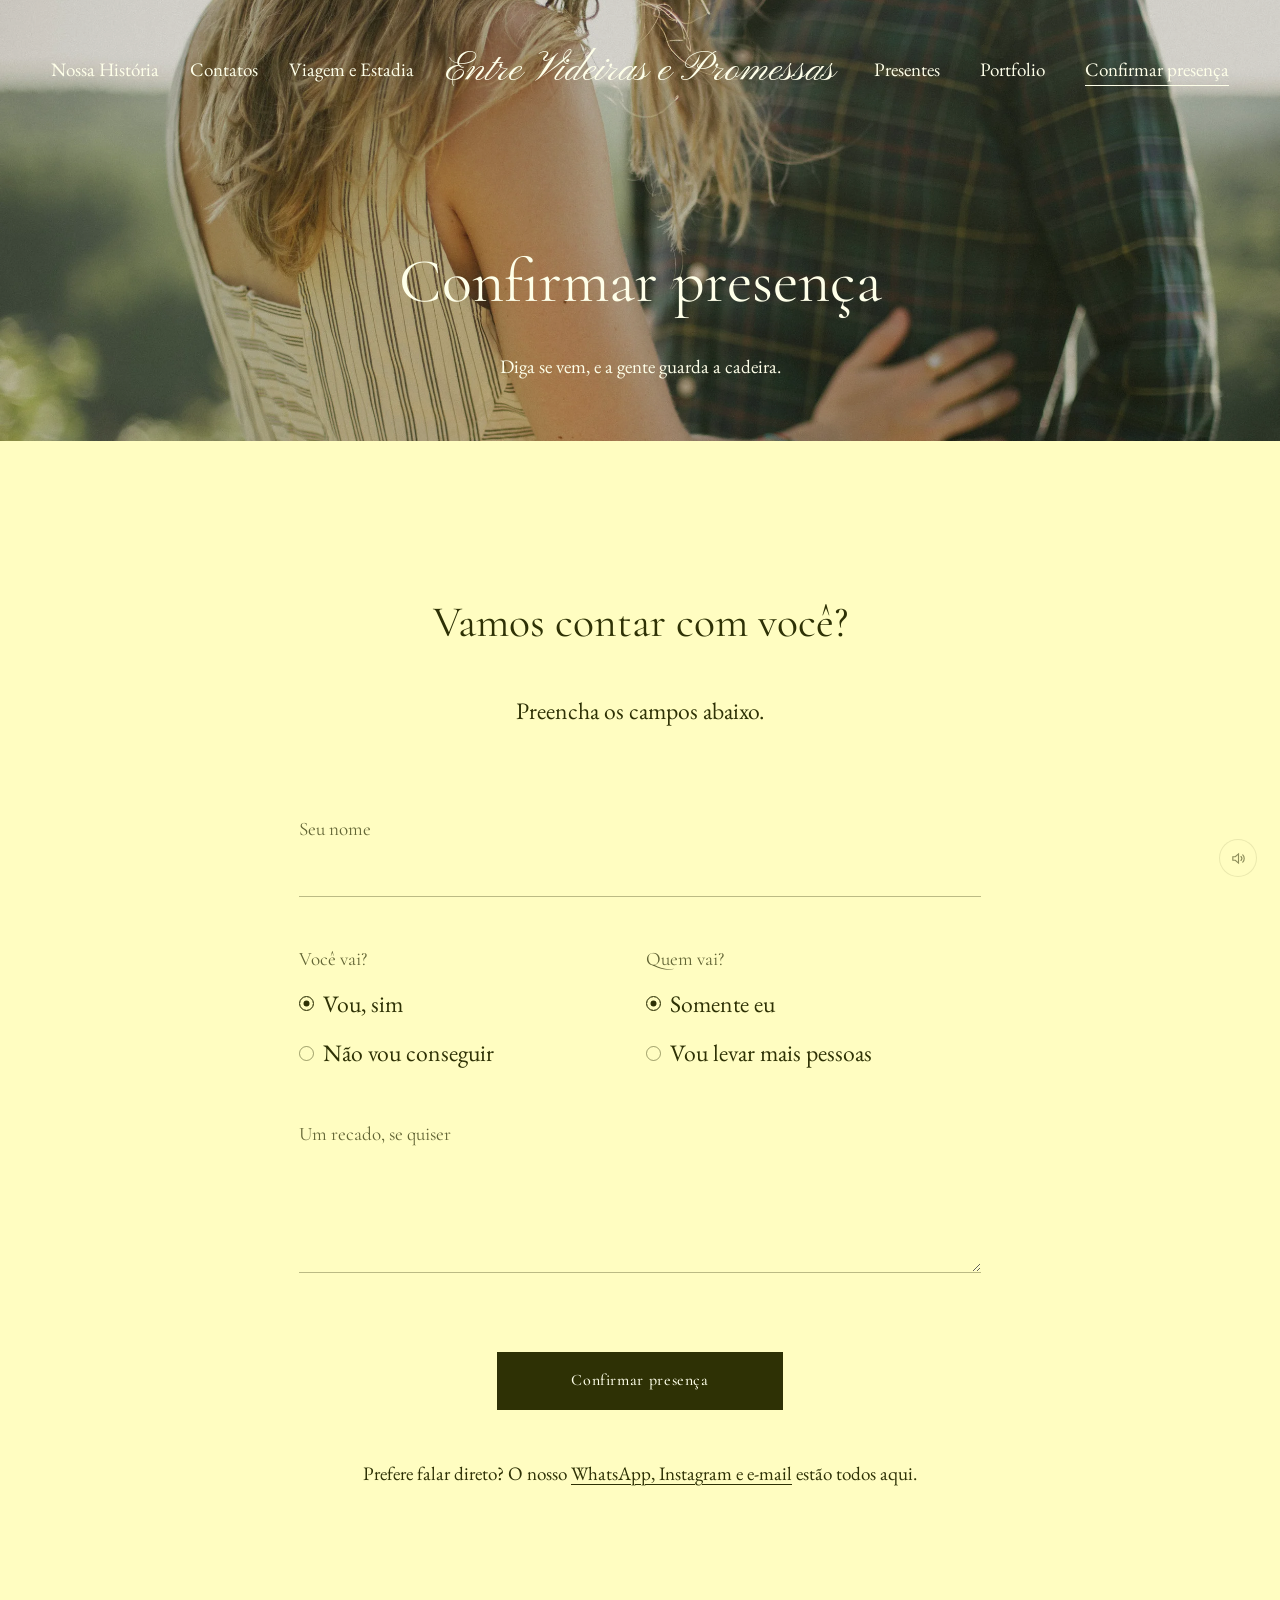
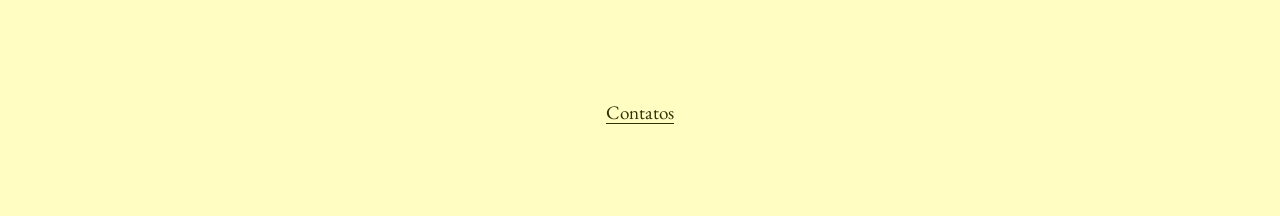
==== confirmar-presenca.html @ 4668a9cb "Add files via upload" ====
<!DOCTYPE html>
<html lang="pt-BR">
<head>
<meta charset="utf-8">
<meta name="viewport" content="width=device-width, initial-scale=1">
<title>Confirmar presença — Entre Videiras e Promessas</title>

<link rel="preconnect" href="https://fonts.googleapis.com">
<link rel="preconnect" href="https://fonts.gstatic.com" crossorigin>
<link rel="stylesheet" href="https://fonts.googleapis.com/css2?family=Pinyon+Script&family=Cormorant+Garamond:ital,wght@0,400;0,500;0,700;1,400&family=EB+Garamond:ital,wght@0,400;0,700;1,400&display=swap">
<link rel="stylesheet" href="estilo.css">
<link rel="stylesheet" href="editor.css">
</head>
<body>

<header class="cabecalho">
  <nav class="cabecalho__nav cabecalho__nav--esq" aria-label="Principal">
    <a class="link-simples" href="nossa-historia.html">Nossa História</a>
    <a class="link-simples" href="contato.html">Contatos</a>
    <a class="link-simples" href="viagem-e-estada.html">Viagem e Estadia</a>
  </nav>

  <div class="cabecalho__titulo"><a class="link-simples" href="index.html">Entre Videiras e Promessas</a></div>

  <span class="cabecalho__pagina">Confirmar presença</span>

  <nav class="cabecalho__nav cabecalho__nav--dir" aria-label="Presentes e fotos">
    <a class="link-simples" href="lista-de-casamento.html">Presentes</a>
    <a class="link-simples" href="portfolio.html">Portfolio</a>
    <a class="link-simples" href="confirmar-presenca.html" aria-current="page">Confirmar presença</a>
  </nav>

  <button class="hamburguer" type="button" aria-expanded="false" aria-controls="menu" aria-label="Abrir menu">
    <span></span><span></span>
  </button>
</header>

<nav class="menu" id="menu" data-aberto="false" aria-label="Menu">
  <a href="nossa-historia.html">Nossa História</a>
  <a href="contato.html">Contatos</a>
  <a href="viagem-e-estada.html">Viagem e Estadia</a>
  <a class="menu__marca" href="index.html">Entre Videiras e Promessas</a>
  <a href="lista-de-casamento.html">Presentes</a>
  <a href="portfolio.html">Portfolio</a>
  <a href="confirmar-presenca.html">Confirmar presença</a>
</nav>

<main>

  <section data-ancora="1" class="capa capa--rsvp grade grade--borda">
    <div class="capa__fundo">
      <img src="assets/Stocksy_comp_701178.jpg" alt="" data-editavel="confirmar-presenca-1">
      <div class="capa__veu capa__veu--oliva"></div>
    </div>
    <div class="capa__conteudo">
      <h1 data-texto="confirmar-presenca-t1">Confirmar presença</h1>
      <p class="capa__legenda" data-texto="confirmar-presenca-t2">Diga se vem, e a gente guarda a cadeira.</p>
    </div>
  </section>

  <section data-ancora="2" class="rsvp">
    <div class="grade grade--borda">
      <h2 class="rsvp__titulo" data-texto="confirmar-presenca-t3">Vamos contar com você?</h2>
      <p class="rsvp__texto" data-texto="confirmar-presenca-t4">Preencha os campos abaixo.</p>
    </div>

    <form class="grade grade--borda rsvp__form" id="rsvp">
      <p class="campo campo--largo" data-texto="confirmar-presenca-t5">
        <label class="campo__rotulo" for="nome">Seu nome</label>
        <input class="campo__entrada" type="text" id="nome" name="nome" autocomplete="name" required>
      </p>

      <fieldset class="campo campo--metade">
        <legend class="campo__rotulo">Você vai?</legend>
        <label class="opcao"><input type="radio" name="resposta" value="vou" checked><span>Vou, sim</span></label>
        <label class="opcao"><input type="radio" name="resposta" value="nao"><span>Não vou conseguir</span></label>
      </fieldset>

      <fieldset class="campo campo--metade" id="campo-companhia">
        <legend class="campo__rotulo">Quem vai?</legend>
        <label class="opcao"><input type="radio" name="companhia" value="so-eu" checked><span>Somente eu</span></label>
        <label class="opcao"><input type="radio" name="companhia" value="mais"><span>Vou levar mais pessoas</span></label>
      </fieldset>

      <p class="campo campo--curto" id="campo-quantidade" hidden data-texto="confirmar-presenca-t6">
        <label class="campo__rotulo" for="quantidade">Quantas pessoas a mais</label>
        <input class="campo__entrada" type="number" id="quantidade" name="quantidade" min="1" max="10" value="1" inputmode="numeric">
      </p>

      <div class="campo campo--largo" id="campo-nomes" hidden>
        <span class="campo__rotulo">Nome de quem vem com você</span>
        <div class="acompanhantes" id="acompanhantes"></div>
      </div>

      <p class="campo campo--largo" data-texto="confirmar-presenca-t7">
        <label class="campo__rotulo" for="recado">Um recado, se quiser</label>
        <textarea class="campo__entrada campo__entrada--alto" id="recado" name="recado" rows="3"></textarea>
      </p>

      <button class="botao botao--escuro rsvp__botao" type="submit" id="rsvp-enviar">Confirmar presença</button>

      <p class="rsvp__estado" id="rsvp-estado" role="status" aria-live="polite" hidden data-texto="confirmar-presenca-t8"></p>
    </form>

    <div class="grade grade--borda">
      <p class="rsvp__rodape" data-texto="confirmar-presenca-t9">Prefere falar direto? O nosso <a class="link-sublinhado" href="contato.html">WhatsApp, Instagram e e-mail</a> estão todos aqui.</p>
    </div>
  </section>

</main>

<footer class="rodape">
  <div class="grade grade--borda rodape__grade">
    <p class="rodape__links">
      <a class="link-sublinhado" href="contato.html">Contatos</a>
    </p>
  </div>
</footer>

<audio id="musica" preload="auto"></audio>
<button class="som" id="som" type="button" aria-pressed="false" aria-label="Silenciar a música">
  <svg viewBox="0 0 24 24" aria-hidden="true">
    <path d="M4 9.5h3.5L12 5.5v13L7.5 14.5H4z"></path>
    <path class="som__onda" d="M15.5 9.2a4 4 0 0 1 0 5.6"></path>
    <path class="som__onda" d="M18 6.8a7.5 7.5 0 0 1 0 10.4"></path>
    <path class="som__corte" d="M16 9.5l5 5m0-5l-5 5"></path>
  </svg>
</button>

<script src="menu.js"></script>
<script src="rsvp.js"></script>
<script src="polen.js"></script>
<script src="musica.js"></script>
<script src="editor-remendo.js"></script>
<script src="editor-deposito.js"></script>
<script src="editor.js"></script>
</body>
</html>
---- estilo.css ----
/* ============================================================
   Tokens — valores medidos do site original
   Tipografia: 16px + k·vw no desktop.
   Abaixo de 768px a escala congela no valor equivalente a 900px.
   ============================================================ */
:root{
  --ref: 100vw;

  --creme:  #FFFDC1;
  --oliva:  #2E3105;
  --marfim: #FEFFE9;
  --lima:   #DFE777;
  --salvia: #B8BC7F;

  --fs-h1:     calc(16px + 0.0360 * var(--ref));
  --fs-h2:     calc(16px + 0.0216 * var(--ref));
  --fs-h3:     calc(16px + 0.0144 * var(--ref));
  --fs-grande: calc(16px + 0.0060 * var(--ref));
  --fs-corpo:  calc(16px + 0.0024 * var(--ref));
  --fs-titulo: calc(16px + 0.0120 * var(--ref));
  --fs-menu:   calc(16px + 0.0198 * var(--ref));

  --lh-h1: 1.232;
  --lh-h2: 1.2992;
  --lh-h3: 1.3328;
  --lh-h4: 1.3877;
  --lh-texto: 1.6;

  --margem-secao: 8vw;
  --margem-borda: 4vw;
  --inset-convite: 4vw;   /* não muda no mobile, ao contrário das outras */
  --gap-coluna: 11px;

  --altura-botao: calc(14.5px + 3.3654vw);
  --altura-botao-g: calc(12.6px + 3.8462vw);
  --altura-foto:  calc(195.7px + 29.327vw);
  --recuo-titulo: calc(34.85px + 5.2885vw);

  --display: 'Cormorant Garamond', 'Orpheus Pro', 'Adobe Garamond Pro', Georgia, serif;
  --corpo:   'EB Garamond', 'Adobe Garamond Pro', Garamond, Georgia, serif;

  /* Borda de papel rasgado: retângulo de lados levemente irregulares.
     preserveAspectRatio="none" faz a forma esticar até o tamanho da foto. */
  --borda-organica:url('data:image/svg+xml;utf8,<svg xmlns="http://www.w3.org/2000/svg" viewBox="0 0 100 100" preserveAspectRatio="none"><path d="M1.6 2.4C18 .7 34 3.4 51 1.6c17-1.8 32 1.4 47.2.6 1.4 16-1 32 .4 48.2 1.4 16.4-1.2 32-.6 48-16.6 1.8-33-1-49.6.8-16.6 1.8-31-1.2-46.8-.4-1.6-16 .8-32-.6-48.4C-.4 34 2 18 1.6 2.4Z" fill="white"/></svg>');

  /* Vinco de aquarela: preenche o topo e termina numa borda molhada. */
  --vinco-aquarela:url('data:image/svg+xml;utf8,<svg xmlns="http://www.w3.org/2000/svg" viewBox="0 0 100 100" preserveAspectRatio="none"><path d="M0 0h100v79.5c-7.4 5.6-14.6-2.4-22.4 1.8-7.8 4.2-13.6-3.6-21.6.6-8 4.2-14.4-3-22.4 1.2C26 86.6 20 79.4 12.6 83 7.4 85.6 3.6 80.8 0 82.4Z" fill="white"/></svg>');
}

*,*::before,*::after{ box-sizing:border-box; }
/* as fotos entram ampliadas antes de serem reveladas; a moldura recorta,
   mas ainda sobrava uma fresta de rolagem lateral */
html{ -webkit-text-size-adjust:100%; overflow-x:hidden; }

body{
  margin:0;
  background:var(--creme);
  color:var(--oliva);
  font-family:var(--corpo);
  font-size:var(--fs-corpo);
  line-height:var(--lh-texto);
  font-variant-numeric:lining-nums;
  -webkit-font-smoothing:antialiased;
  overflow-x:hidden;
}

h1,h2,h3,h4,p{ margin:0; }
img{ display:block; }

h1,.tipo-h1{ font-family:var(--display); font-weight:400; font-size:var(--fs-h1); line-height:var(--lh-h1); }
h2,.tipo-h2{ font-family:var(--display); font-weight:400; font-size:var(--fs-h2); line-height:var(--lh-h2); }
h3,.tipo-h3{ font-family:var(--display); font-weight:400; font-size:var(--fs-h3); line-height:var(--lh-h3); }
h4{ font-family:var(--display); font-weight:400; font-size:var(--fs-corpo); line-height:var(--lh-h4); }
.texto-grande{ font-size:var(--fs-grande); line-height:var(--lh-texto); }

/* grade de 24 colunas com gap de 11px, igual à do original */
.grade{
  display:grid;
  grid-template-columns:repeat(24,1fr);
  column-gap:var(--gap-coluna);
  padding-inline:var(--margem-secao);
}
.grade--borda{ padding-inline:var(--margem-borda); }

/* ============================================================
   Links e botões
   ============================================================ */
a{ color:inherit; }

.link-sublinhado{
  text-decoration:underline;
  text-decoration-thickness:1px;
  text-underline-offset:.2em;
  transition:opacity .25s cubic-bezier(.2,.7,.3,1);
}
.link-sublinhado:hover{ opacity:.62; }
.link-sublinhado:active{ opacity:.45; }

.link-simples{ text-decoration:none; transition:opacity .25s cubic-bezier(.2,.7,.3,1); }
.link-simples:hover{ opacity:.62; }
.link-simples:active{ opacity:.45; }

:focus-visible{ outline:2px solid currentColor; outline-offset:4px; }

.botao{
  display:flex;
  align-items:center;
  justify-content:center;
  min-height:var(--altura-botao);
  padding-inline:2.004em;
  font-family:var(--display);
  font-weight:500;
  font-size:16px;
  line-height:1.2;
  letter-spacing:.04em;
  text-decoration:none;
  border:0;
  transition:opacity .25s cubic-bezier(.2,.7,.3,1), transform .25s cubic-bezier(.2,.7,.3,1);
}
.botao:hover{ opacity:.86; }
.botao:active{ transform:translateY(1px); }
.botao--escuro{ background:var(--oliva); color:var(--marfim); }
.botao--lima{   background:var(--lima);  color:var(--oliva); }
.botao--alto{   min-height:var(--altura-botao-g); }

/* ============================================================
   Cabeçalho — sobreposto à imagem de topo
   ============================================================ */
.cabecalho{
  position:absolute;
  inset:0 0 auto 0;
  z-index:20;
  height:calc(73.8px + 5.2885vw);
  /* colunas laterais iguais deixam o título exatamente no centro da página */
  display:grid;
  grid-template-columns:1fr auto 1fr;
  align-items:center;
  padding-inline:var(--margem-borda);
  color:var(--marfim);
}

/* space-between + um item vazio de largura zero na ponta faz os vãos entre
   os links e o vão até o título ficarem todos iguais */
.cabecalho__nav{ display:flex; font-size:var(--fs-corpo); }
.cabecalho__nav--esq{ grid-column:1; justify-content:space-between; }
.cabecalho__nav--esq::after{ content:""; }
.cabecalho__nav--dir{ grid-column:3; justify-content:space-between; }
.cabecalho__nav--dir::before{ content:""; }
.cabecalho__nav a{ padding-block:.1em; }
/* página ativa: o original desenha o traço com um gradiente de fundo,
   não com text-decoration — fica mais baixo que um sublinhado comum */
.cabecalho__nav a[aria-current="page"]{
  background-image:linear-gradient(currentColor,currentColor);
  background-size:1px 1px;
  background-position:0 calc(100% - .1em);
  background-repeat:repeat-x;
}

/* Só o nome do casal usa a caligrafia. Pinyon Script é uma roundhand
   inglesa da mesma família de desenho da Bickham Script Pro: mesmo
   contraste alto entre cheios e finos, mesmas hastes alongadas.
   Precisa de corpo maior que a serifada para ter a mesma presença. */
.cabecalho__titulo{
  grid-column:2;
  font-family:'Pinyon Script', 'Bickham Script Pro', var(--display);
  font-weight:400;
  font-size:calc(16px + 0.0195 * var(--ref));
  line-height:1.1;
  white-space:nowrap;
}

/* No desktop o topo mostra o nome do casal e os seis links.
   Quando o menu vira botão, o nome do casal dá lugar ao nome da página
   em que a pessoa está — assim ela sempre sabe onde se encontra. */
.cabecalho__pagina{ display:none; }

.hamburguer{
  display:none;
  margin-left:auto;
  width:50px;
  height:37px;
  padding:0;
  background:none;
  border:0;
  cursor:pointer;
  align-items:center;
  justify-content:center;
  flex-direction:column;
  gap:9px;
}
.hamburguer span{
  display:block;
  width:30px;
  height:1px;
  background:var(--marfim);
  transition:transform .3s cubic-bezier(.2,.7,.3,1), opacity .3s cubic-bezier(.2,.7,.3,1);
}
.hamburguer[aria-expanded="true"] span:first-child{ transform:translateY(5px) rotate(45deg); }
.hamburguer[aria-expanded="true"] span:last-child{ transform:translateY(-5px) rotate(-45deg); }

.menu{
  position:fixed;
  inset:0;
  z-index:15;
  background:var(--oliva);
  color:var(--marfim);
  display:flex;
  flex-direction:column;
  align-items:center;
  padding-top:365px;
  opacity:0;
  visibility:hidden;
  transition:opacity .35s cubic-bezier(.2,.7,.3,1);
}
.menu[data-aberto="true"]{ opacity:1; visibility:visible; }
.menu a{
  font-family:var(--display);
  font-weight:400;
  font-size:var(--fs-menu);
  line-height:1;
  text-decoration:none;
  margin-bottom:24px;
}

/* São seis links e um título em caligrafia, que é largo. Em 1150px os vãos
   chegam a 18px; abaixo disso os rótulos começam a se encostar e o cabeçalho
   recolhe para título + hambúrguer.
   (O resto do layout só vira mobile em 768px.) */
@media (max-width:1149px){
  .cabecalho{ display:flex; }
  .cabecalho__nav{ display:none; }
  .cabecalho__titulo{ display:none; }
  .hamburguer{ display:flex; }

  .cabecalho__pagina{
    display:block;
    font-family:var(--display);
    font-weight:400;
    font-size:clamp(21px, 2.2vw, 26px);
    line-height:1.2;
    white-space:nowrap;
    overflow:hidden;
    text-overflow:ellipsis;
  }
  /* na inicial o nome da página é o próprio nome do casal */
  .cabecalho__pagina--marca{
    font-family:'Pinyon Script', var(--display);
    font-size:clamp(26px, 3vw, 34px);
  }

  /* precisa vencer .menu a, que também é classe + elemento */
  .menu a.menu__marca{
    font-family:'Pinyon Script', var(--display);
    /* a caligrafia lê menor que a serifa no mesmo corpo, mas o nome é longo:
       o min() aumenta o corpo sem deixar encostar nas laterais da tela */
    font-size:min(calc(var(--fs-menu) * 1.06), 7.2vw);
    padding-block:.1em;
  }

  /* páginas de capa clara usam tinta escura no cabeçalho; com o menu aberto
     o painel verde fica atrás dele e o X sumiria */
  body[data-menu="aberto"] .cabecalho--claro,
  body[data-menu="aberto"] .cabecalho--claro .cabecalho__pagina{ color:var(--creme); }
  body[data-menu="aberto"] .cabecalho--claro .hamburguer span{ background:var(--creme); }

  body[data-menu="aberto"]{ overflow:hidden; }
}

/* ============================================================
   Botão de som — fixo, discreto, fora do fluxo do layout
   ============================================================ */
.som{
  position:fixed;
  right:calc(10px + 1vw);
  bottom:calc(10px + 1vw);
  z-index:30;
  width:38px;
  height:38px;
  display:grid;
  place-items:center;
  padding:0;
  border:1px solid rgba(46,49,5,.18);
  border-radius:50%;
  background:var(--creme);
  color:var(--oliva);
  cursor:pointer;
  opacity:.55;
  transition:opacity .5s cubic-bezier(.22,.61,.36,1), transform .5s cubic-bezier(.22,.61,.36,1);
}
.som:hover{ opacity:1; }
.som:active{ transform:scale(.94); }

.som svg{ width:17px; height:17px; fill:none; stroke:currentColor; stroke-width:1.6; stroke-linecap:round; }
/* as ondas somem e o corte aparece quando está no mudo */
.som__onda{ transition:opacity .35s ease; }
.som__corte{ opacity:0; transition:opacity .35s ease; }
.som[data-mudo="true"] .som__onda{ opacity:0; }
.som[data-mudo="true"] .som__corte{ opacity:1; }

/* ============================================================
   Textos posicionados à mão
   ------------------------------------------------------------
   A posição é guardada em % da seção onde o texto foi solto, não em
   pixels da tela: assim ele acompanha a mudança de proporção entre o
   desktop e o celular em vez de escorregar para fora.
   O corpo da letra vem em --tam (o valor do desktop) e encolhe no
   celular na mesma razão que o resto da tipografia do site: 0,75.
   ============================================================ */
main [data-ancora]{ position:relative; }

.texto-livre{
  position:absolute;
  margin:0;
  z-index:6;
  transform:translate(-50%, -50%);
  max-width:min(78%, 44ch);
  text-align:center;
  line-height:1.24;
  color:var(--oliva);
  font-size:calc(var(--tam, 24) * 1px);
  /* não rouba o clique de links e botões que estejam embaixo */
  pointer-events:none;
}
.texto-livre[data-fonte="display"]{ font-family:var(--display); }
.texto-livre[data-fonte="corpo"]{ font-family:var(--corpo); line-height:1.5; }
.texto-livre[data-fonte="caligrafia"]{ font-family:'Pinyon Script', var(--display); line-height:1.1; }
.texto-livre[data-cor="claro"]{ color:var(--marfim); }

@media (max-width:767px){
  .texto-livre{ font-size:calc(var(--tam, 24) * 0.75px); max-width:88%; }
}

/* Largura ajustada à mão. Também em % — do espaço que o elemento já tinha —
   para a caixa não estourar o layout numa tela mais estreita.
   No celular a regra é ignorada: lá a coluna é única e apertar mais o texto
   só criaria linhas de duas palavras. */
@media (min-width:768px){
  .tem-largura{ max-width:calc(var(--larg, 100) * 1%); margin-inline:auto; }
  .texto-livre.tem-largura{ width:calc(var(--larg, 100) * 1%); max-width:none; margin-inline:0; }
}

/* ============================================================
   Capa — a imagem de topo de cada página
   ============================================================ */
.capa{
  position:relative;
  color:var(--marfim);
  text-align:center;
  overflow:hidden;
}
.capa__fundo{ position:absolute; inset:0; }
.capa__fundo img{ width:100%; height:100%; object-fit:cover; }
.capa__veu{ position:absolute; inset:0; opacity:.15; }
.capa__veu--oliva{ background:var(--oliva); }
.capa__veu--salvia{ background:var(--salvia); }

/* A capa da home é uma foto de praia — areia e roupa branca, luminância 180.
   O texto creme desaparecia sobre ela. Este segundo véu escurece só onde o
   texto passa, deixando o topo e a base quase limpos para a foto respirar. */
.capa__veu--leitura{
  opacity:1;
  background:
    /* faixa curta atrás do cabeçalho: a camiseta branca engolia os links.
       Medida em px, não em %, para acompanhar a altura fixa do cabeçalho. */
    linear-gradient(to bottom, rgba(28,30,4,.55) 0, rgba(28,30,4,0) 190px),
    /* e o véu longo, onde passam os nomes e a data */
    linear-gradient(
      to bottom,
      rgba(28,30,4,.22) 0%,
      rgba(28,30,4,.52) 34%,
      rgba(28,30,4,.58) 72%,
      rgba(28,30,4,.34) 100%
    );
}
.capa__conteudo{ position:relative; grid-column:4 / 22; }

/* home */
.capa--home{
  height:calc(303.3px + 36.298vw);
  padding-top:calc(113.7px + 7.4519vw);
}
.capa--home img{ object-position:50% 64.804%; }
.capa--home h1{ margin-top:32px; }
.capa__data{ margin-top:32px; }
.capa__data strong{ font-weight:700; }

/* páginas internas com título + legenda sobre a foto */
.capa--viagem,
.capa--contato,
.capa--portfolio,
.capa--rsvp{
  height:calc(204.5px + 18.5096vw);
  padding-top:calc(142.8px + 7.9327vw);
}
.capa--rsvp img{ object-position:50% 35%; }
.capa--viagem img{ object-position:50% 50%; }
.capa--contato img{ object-position:50% 40%; }
.capa--portfolio img{ object-position:50% 45%; }
.capa__legenda{ margin-top:31px; }

/* lista de casamento */
.capa--lista{
  padding-top:calc(217.3px + 1.9231vw);
  padding-bottom:calc(63.8px + 2.1635vw);
}
.capa--lista img{ object-position:50.3497% 38.6546%; }
.capa__botao{ position:relative; grid-column:9 / 17; margin-top:max(11px, calc(-148.5px + 15.8654vw)); }

/* ============================================================
   Cerimônia + Recepção (home)
   ============================================================ */
.detalhes{
  padding-block:calc(10.5px + 9.1346vw);
  display:flex;
  flex-direction:column;
  gap:calc(45.85px + 5.2885vw);
}

.bloco{
  display:grid;
  grid-template-columns:repeat(24,1fr);
  /* linha 1 = recuo do título + uma linha de h1 */
  grid-template-rows:calc(54.562px + 9.7237vw) auto;
  column-gap:var(--gap-coluna);
  padding-inline:var(--margem-secao);
  text-align:center;
}

.bloco__foto{
  grid-column:1 / 12;
  grid-row:1 / 3;
  margin:0;
  height:var(--altura-foto);
  overflow:hidden;
  /* sem isto a cortina de aquarela (::after) se ancora na viewport em vez
     da foto: virava um lençol do tamanho da tela e sobrava rolagem lateral */
  position:relative;
}
.bloco__foto img{ width:100%; height:100%; object-fit:cover; }

.bloco__titulo{
  grid-column:14 / 25;
  grid-row:1;
  align-self:start;
  margin-top:var(--recuo-titulo);
}
.bloco__texto{
  grid-column:14 / 25;
  grid-row:2;
  align-self:start;
  padding-top:calc(13.15px + 0.9615vw);
}

.bloco--invertido .bloco__foto{ grid-column:14 / 25; }
.bloco--invertido .bloco__titulo,
.bloco--invertido .bloco__texto{ grid-column:1 / 12; }

.bloco__endereco{ margin-top:32px; }
.bloco__mapa{ margin-top:16px; }

/* Vestimenta: três regras curtas no lugar de um horário só. A categoria fica
   um degrau abaixo do "17h" do bloco vizinho — três linhas no corpo dele
   pesariam mais que a coluna inteira da cerimônia. */
.vestimenta{ display:flex; flex-direction:column; gap:calc(18px + 0.9615vw); }
.vestimenta__item{ margin:0; }
.vestimenta__quem{
  font-family:var(--display);
  font-weight:400;
  font-size:var(--fs-titulo);
  line-height:var(--lh-h3);
}
.vestimenta__oque{
  margin:0;               /* <dd> vem com recuo de 40px do navegador */
  font-size:var(--fs-grande);
  line-height:var(--lh-texto);
  text-wrap:balance;      /* evita a última palavra sozinha na linha */
}

/* ------------------------------------------------------------
   Home: bordas orgânicas e revelação em aquarela.
   A foto ganha recorte de papel rasgado, e um vinco da cor do fundo
   escorre para cima descobrindo a imagem — a borda molhada é desenhada
   na própria máscara, então só transform anima e tudo roda na GPU.
   Devagar de propósito: 2s de cortina, 2,6s de acomodação da foto.
   ------------------------------------------------------------ */
.bloco__foto,
.convite__moldura,
.coluna__foto{
  -webkit-mask-image:var(--borda-organica);
  mask-image:var(--borda-organica);
  -webkit-mask-size:100% 100%;
  mask-size:100% 100%;
  -webkit-mask-repeat:no-repeat;
  mask-repeat:no-repeat;
}

.bloco__foto::after,
.convite__moldura::after,
.coluna__foto::after{
  content:"";
  position:absolute;
  left:-2px;
  right:-2px;
  bottom:-2px;
  height:200%;
  z-index:3;
  background:var(--creme);
  -webkit-mask-image:var(--vinco-aquarela);
  mask-image:var(--vinco-aquarela);
  -webkit-mask-size:100% 100%;
  mask-size:100% 100%;
  pointer-events:none;
}
html:not(.js) .bloco__foto::after,
html:not(.js) .convite__moldura::after,
html:not(.js) .coluna__foto::after{ display:none; }

.js .bloco__foto.revelada::after,
.js .convite__moldura.revelada::after,
.js .coluna__foto.revelada::after{
  transform:translateY(-100%);
  transition:transform 2s cubic-bezier(.62,.02,.28,1);
}
.js .bloco__foto img,
.js .convite__moldura > img,
.js .coluna__foto img{ transform:scale(1.1); }
.js .bloco__foto.revelada img,
.js .convite__moldura.revelada > img,
.js .coluna__foto.revelada img{
  transform:none;
  transition:transform 2.6s cubic-bezier(.22,.61,.36,1);
}

/* ============================================================
   "Veja como tudo começou" (home)
   ============================================================ */
.historia{
  display:grid;
  grid-template-columns:repeat(24,1fr);
  column-gap:var(--gap-coluna);
  row-gap:12px;
  padding-inline:var(--margem-secao);
  padding-top:106px;
  padding-bottom:105px;
  text-align:center;
}
.historia__titulo{ grid-column:1 / 25; grid-row:1; }
.historia__risco{
  grid-row:2;
  align-self:start;
  height:26px;
  display:flex;
  align-items:center;
}
.historia__risco::before{ content:""; display:block; width:100%; height:1px; background:var(--oliva); }
.historia__risco--esq{ grid-column:1 / 7; }
.historia__risco--dir{ grid-column:19 / 25; }
.historia__botao{ grid-column:10 / 16; grid-row:2; }

/* ============================================================
   Convite final (home)
   ============================================================ */
.convite{ padding-block:var(--inset-convite); }
.convite__moldura{
  position:relative;
  margin-inline:var(--inset-convite);
  height:calc(154.4px + 33.654vw);
  display:flex;
  align-items:center;
  overflow:hidden;
}
.convite__moldura > img{
  position:absolute; inset:0;
  width:100%; height:100%;
  object-fit:cover;
  object-position:49.4558% 21.5587%;
}
/* sálvia leve só para amarrar a foto à paleta; o escurecimento fica por
   conta do véu de leitura abaixo, senão o verde puxava a pele para o oliva */
.convite__veu{ position:absolute; inset:0; background:var(--salvia); opacity:.06; }

/* A foto do convite é praia em contraluz — espuma branca e roupa clara.
   O texto creme sumia sobre ela. Este véu escurece a faixa central, onde
   passam "Junte-se a nós" e o botão, e solta as bordas para a foto aparecer.
   O tom é um escuro quente, não oliva: sobre pele, o verde acinzenta. */
.convite__veu--leitura{
  background:linear-gradient(
    to bottom,
    rgba(32,25,16,.12) 0%,
    rgba(32,25,16,.60) 24%,
    rgba(32,25,16,.66) 74%,
    rgba(32,25,16,.24) 100%
  );
  opacity:1;
}
.convite__grade{
  position:relative;
  width:100%;
  display:grid;
  grid-template-columns:repeat(24,1fr);
  column-gap:var(--gap-coluna);
  padding-inline:calc(var(--margem-secao) - var(--inset-convite));
  text-align:center;
  color:var(--marfim);
}
.convite__texto{ grid-column:4 / 22; }
.convite__texto h2{ margin-top:32px; color:var(--lima); font-size:var(--fs-h1); line-height:var(--lh-h1); }
.convite__botao{ grid-column:9 / 17; margin-top:30px; }

/* ============================================================
   Como chegar — roteiro em linhas separadas por filete
   ============================================================ */
.rotas{
  padding-top:calc(27.1px + 9.8558vw);
  padding-bottom:max(0px, calc(-3.8px + 3.6vw));
  text-align:center;
}
.rotas__titulo{ grid-column:4 / 22; }
.rotas__lista{ margin-top:calc(24.8px + 4.8077vw); }

.rotas__texto{ grid-column:5 / 21; margin-top:calc(20px + 1.6vw); font-size:var(--fs-grande); }
.rotas__botao{ grid-column:10 / 16; margin-top:calc(20px + 1.6vw); }

/* ============================================================
   Pólen — partículas que nascem do movimento do mouse, sobem
   devagar e se apagam. Sem movimento, não existe nada na tela.
   ============================================================ */
.polen-campo{
  position:fixed;
  inset:0;
  z-index:55;
  overflow:hidden;
  pointer-events:none;
}
.polen{
  position:absolute;
  width:var(--t);
  height:var(--t);
  margin:calc(var(--t) / -2);
  border-radius:50%;
  background:var(--cor);
  /* o halo é o que faz a partícula ler como luz, e não como bolinha */
  box-shadow:0 0 6px 1px var(--cor);
  opacity:0;
  will-change:transform, opacity;
  animation:polen-flutuar var(--dur) cubic-bezier(.25,.6,.4,1) forwards;
}
/* o platô entre 14% e 62% é o que mantém a partícula visível;
   sem ele o easing a apaga quase no mesmo instante em que nasce */
@keyframes polen-flutuar{
  0%   { opacity:0; transform:translate3d(0,0,0) scale(.35); }
  14%  { opacity:var(--op); }
  62%  { opacity:var(--op); transform:translate3d(var(--dx1), var(--dy1), 0) scale(1); }
  100% { opacity:0; transform:translate3d(var(--dx2), var(--dy2), 0) scale(.85); }
}

/* ============================================================
   Mapa
   ============================================================ */
.mapa{ padding-bottom:calc(23.2px + 10.8173vw); }
.mapa__titulo{ grid-column:4 / 22; text-align:center; }
.mapa__moldura{
  position:relative;
  margin:calc(24.8px + 4.8077vw) var(--margem-borda) 0;
  height:calc(300px + 17vw);
  overflow:hidden;
  -webkit-mask-image:var(--borda-organica);
  mask-image:var(--borda-organica);
  -webkit-mask-size:100% 100%;
  mask-size:100% 100%;
  -webkit-mask-repeat:no-repeat;
  mask-repeat:no-repeat;
}
.mapa__tela{ width:100%; height:100%; background:var(--marfim); }

/* os ladrilhos vêm coloridos; o filtro os traz para a paleta do site */
.mapa__tela .leaflet-tile-pane{
  filter:sepia(.5) saturate(.55) hue-rotate(10deg) brightness(1.05) contrast(.92);
}
.mapa__tela .leaflet-container{ font-family:var(--corpo); background:var(--marfim); }
.mapa__tela .leaflet-control-zoom a{
  color:var(--oliva);
  background:var(--creme);
  border-color:rgba(46,49,5,.18);
  font-family:var(--corpo);
}
.mapa__tela .leaflet-popup-content-wrapper,
.mapa__tela .leaflet-popup-tip{
  background:var(--creme);
  color:var(--oliva);
  border-radius:0;
  box-shadow:0 14px 30px -18px rgba(46,49,5,.5);
}
.mapa__tela .leaflet-popup-content{ margin:12px 16px; font-size:15px; line-height:1.5; }
.mapa__tela .leaflet-popup-content strong{ font-family:var(--display); font-size:19px; font-weight:500; }
.mapa__tela .leaflet-control-attribution{ background:rgba(255,253,193,.82); font-size:10px; }

.pino{ display:grid; place-items:center; border-radius:50%; }
.pino svg{ display:block; }
.pino--noivos{
  width:46px; height:46px;
  background:var(--lima);
  color:var(--oliva);
  box-shadow:0 0 0 6px rgba(223,231,119,.35);
}
.pino--estadia{
  width:30px; height:30px;
  background:var(--oliva);
  color:var(--creme);
  box-shadow:0 0 0 4px rgba(46,49,5,.16);
}
.pino--cidade{
  width:16px; height:16px;
  background:transparent;
  border:1.5px solid var(--oliva);
  box-shadow:0 0 0 4px rgba(46,49,5,.1);
}
.pino-noiva{ filter:drop-shadow(0 6px 10px rgba(46,49,5,.35)); }

.mapa__legenda{ grid-column:4 / 22; margin-top:calc(20px + 1.6vw); text-align:center; }

/* ============================================================
   Bloco de três colunas — hospedagens e canais de contato
   ============================================================ */
.colunas{
  padding-top:calc(27.1px + 9.8558vw);
  padding-bottom:max(0px, calc(-3.8px + 3.6vw));
  text-align:center;
}
.colunas__titulo{ grid-column:4 / 22; }
.colunas__grade{ margin-top:calc(24.8px + 4.8077vw); }
/* três colunas de mesma largura, simétricas em relação à página */
.coluna--1{ grid-column:3 / 9; }
.coluna--2{ grid-column:10 / 16; }
.coluna--3{ grid-column:17 / 23; }

.coluna__foto{
  position:relative;
  margin:0 0 calc(16px + 1.1vw);
  aspect-ratio:1 / 1;
  overflow:hidden;
}
/* as fotos se empilham no mesmo lugar e trocam em dissolvência com o mouse em cima */
.coluna__foto img{
  position:absolute;
  inset:0;
  width:100%;
  height:100%;
  object-fit:cover;
  opacity:0;
  transition:opacity 1.2s cubic-bezier(.4,0,.2,1);
}
.coluna__foto img.ativa{ opacity:1; }
/* sem JS ninguém marca a ativa, então a primeira aparece por conta própria */
html:not(.js) .coluna__foto img:first-of-type{ opacity:1; }

/* rótulo sobre a foto — o véu escuro garante leitura sobre qualquer imagem */
.coluna__rotulo{
  position:absolute;
  inset:auto 0 0 0;
  z-index:2;
  padding:calc(12px + .7vw);
  text-align:left;
  color:var(--marfim);
  background:linear-gradient(to top, rgba(18,20,4,.78), rgba(18,20,4,.34) 52%, transparent);
}
.coluna__tipo{
  display:block;
  font-family:var(--display);
  font-size:var(--fs-corpo);
  line-height:var(--lh-h4);
}
.coluna__titulo{
  margin-top:2px;
  font-size:var(--fs-h3);
  line-height:1.15;
}
.coluna__link{
  color:inherit;
  text-decoration:none;
  background-image:linear-gradient(currentColor,currentColor);
  background-size:0 1px;
  background-position:0 100%;
  background-repeat:no-repeat;
  transition:background-size .5s cubic-bezier(.22,.61,.36,1);
}
.coluna__link:hover{ background-size:100% 1px; }

/* as letras sobem uma a uma, logo depois que a aquarela descobre a foto */
.js .coluna__rotulo .letra{
  display:inline-block;
  opacity:0;
  transform:translateY(.42em);
}
.js .coluna__foto.revelada .letra{
  opacity:1;
  transform:none;
  transition:opacity .8s ease-out calc(760ms + var(--i) * 34ms),
             transform 1.1s cubic-bezier(.2,.72,.3,1) calc(760ms + var(--i) * 34ms);
}

.coluna__nome{ margin-top:32px; overflow-wrap:anywhere; }
/* quando são dois contatos na mesma coluna, cada um diz de quem é */
.coluna__nome--seguinte{ margin-top:18px; }
.coluna__quem{
  display:block;
  margin-top:2px;
  font-size:var(--fs-corpo);
  color:rgba(46,49,5,.6);
}
.coluna__detalhe{ margin-top:16px; }
/* distância até a festa: informação de apoio, então recua um tom */
.coluna__distancia{
  margin-top:14px;
  padding-top:12px;
  border-top:1px solid rgba(46,49,5,.18);
  color:rgba(46,49,5,.68);
}
/* o endereço leva ao trajeto no mapa, partindo de onde a pessoa estiver */
.coluna__rota{
  text-decoration:none;
  background-image:linear-gradient(currentColor,currentColor);
  background-size:0 1px;
  background-position:50% 100%;
  background-repeat:no-repeat;
  transition:background-size .5s cubic-bezier(.22,.61,.36,1);
}
.coluna__rota:hover{ background-size:100% 1px; }

/* ============================================================
   Nossa história
   ============================================================ */

/* nesta página o cabeçalho fica sobre fundo claro */
.cabecalho--claro{ color:var(--oliva); }
.cabecalho--claro .hamburguer span{ background:var(--oliva); }

.abertura{
  padding-top:calc(145.6px + 3.8462vw);
  padding-bottom:max(0px, calc(-0.5px + 3.3654vw));
  text-align:center;
}
.abertura__titulo{ grid-column:1 / 25; }
.abertura__foto{
  grid-column:1 / 25;
  margin:calc(27.2px + 4.5673vw) 0 0;
  height:calc(219.2px + 41.5865vw);
  overflow:hidden;
}
.abertura__foto img{ width:100%; height:100%; object-fit:cover; }

.citacao{
  align-content:start;
  min-height:calc(237.9px + 5.7692vw);
  padding-top:calc(92px - 3.125vw);
}
.citacao__texto{ grid-column:1 / 19; margin:0; }
.citacao__autor{ grid-column:1 / 19; margin-top:33px; }
.citacao--direita{ padding-top:calc(89.5px - 2.8846vw); }
.citacao--direita .citacao__texto,
.citacao--direita .citacao__autor{ grid-column:7 / 25; }

.retrato{
  padding-top:max(0px, calc(-2.3px + 7.4519vw));
  padding-bottom:calc(23.2px + 10.8173vw);
}
.retrato__foto{
  position:relative;
  grid-column:1 / 15;
  grid-row:1;
  margin:0;
  height:calc(625.4px + 14.9038vw);
  overflow:hidden;
}
.retrato__foto img{ width:100%; height:100%; object-fit:cover; }
.retrato__nome{
  position:absolute;
  top:37px;
  /* coluna 2 da grade, medida dentro das 14 colunas da foto */
  left:calc((100% - 13 * var(--gap-coluna)) / 14 + var(--gap-coluna));
  width:calc((100% - 13 * var(--gap-coluna)) / 14 * 11 + 10 * var(--gap-coluna));
  color:var(--marfim);
}
.retrato__texto{ grid-column:18 / 25; grid-row:1; }
.retrato__paragrafo{ margin-top:17px; }

/* ------------------------------------------------------------
   Linha do tempo: uma videira que se desenha conforme a rolagem,
   ocupando a margem esquerda para não disputar espaço com o texto.
   ------------------------------------------------------------ */
.trilha{ position:relative; }
.trilha__videira{
  position:absolute;
  left:0;
  top:0;
  width:var(--margem-borda);
  height:100%;
  color:var(--oliva);
  opacity:.55;
  pointer-events:none;
}
.trilha__videira path{ fill:none; stroke:currentColor; }

/* ------------------------------------------------------------
   Scrapbook: as fotos deslizam e param tortas, com sombra baixa,
   como recortes largados sobre a mesa. Bem devagar.
   ------------------------------------------------------------ */
.abertura__foto,
.retrato__foto{
  box-shadow:0 26px 50px -30px rgba(46,49,5,.45), 0 6px 14px -10px rgba(46,49,5,.3);
}
.js .abertura__foto,
.js .retrato__foto{
  opacity:0;
  transform:translateY(46px) rotate(0deg);
}
.js .abertura__foto.revelada,
.js .retrato__foto.revelada{
  opacity:1;
  transition:transform 2.1s cubic-bezier(.2,.72,.3,1), opacity 1.6s ease-out;
}
.js .abertura__foto.revelada{ transform:rotate(-0.7deg); }
.js .retrato__foto.revelada{ transform:rotate(1.4deg); }

.resto{
  background:var(--marfim);
  padding-top:calc(16.2px + 4.5673vw);
  padding-bottom:calc(11.3px + 5.048vw);
  text-align:center;
}
.resto__titulo{ grid-column:7 / 19; }
.resto__texto{ grid-column:7 / 19; margin-top:32px; }

.galeria{
  background:var(--marfim);
  height:720px;
  display:flex;
  flex-direction:column;
  padding-block:var(--margem-borda);
}
.galeria__janela{ margin-inline:var(--margem-borda); overflow:hidden; }
.galeria__trilho{
  display:flex;
  /* o recuo centraliza o primeiro slide na janela; o transform escolhe qual aparece */
  padding-left:calc(50% - 410px);
  transform:translateX(calc(var(--slide, 2) * -820px));
  transition:transform .55s cubic-bezier(.2,.7,.3,1);
}
/* cada foto tem a própria moldura: é o que permite tratá-las uma a uma
   (apagar, reordenar) em vez de uma fita única */
.galeria__quadro{
  flex:0 0 820px;
  width:820px;
  height:546px;
  margin:0;
  position:relative;
  overflow:hidden;
}
.galeria__quadro img{ width:100%; height:100%; object-fit:cover; display:block; }

.galeria__controles{
  margin-top:auto;
  display:flex;
  justify-content:center;
  gap:10px;
}
.galeria__seta{
  position:relative;
  width:44px;
  height:44px;
  padding:0;
  border:0;
  background:none;
  cursor:pointer;
  display:grid;
  place-items:center;
  transition:opacity .25s cubic-bezier(.2,.7,.3,1);
}
.galeria__seta::before{
  content:"";
  position:absolute;
  inset:0;
  background:#fff;
  border-radius:2.92px;
}
.galeria__seta:hover{ opacity:.7; }
.galeria__seta:active{ opacity:.5; }
.galeria__seta svg{ position:relative; width:28px; height:28px; }
.galeria__seta path{ fill:none; stroke:#000; stroke-width:4; }
.galeria__seta--proxima svg{ transform:scaleX(-1); }

/* ============================================================
   Portfolio — mosaico assimétrico
   ============================================================ */
.mosaico{
  display:flex;
  align-items:flex-start;
  gap:calc(11px + 1.2vw);
  padding-inline:var(--margem-secao);
  padding-top:calc(27.1px + 9.8558vw);
  padding-bottom:calc(23.2px + 10.8173vw);
}
.mosaico__coluna{
  flex:1 1 0;
  display:flex;
  flex-direction:column;
  gap:calc(11px + 1.2vw);
  min-width:0;
}
/* o desencontro entre as colunas é o que dá a assimetria */
.mosaico__coluna--2{ margin-top:calc(40px + 5.5vw); }

.mosaico figure{
  position:relative;
  margin:0;
  overflow:hidden;
  --atraso:0ms;
}
.mosaico img{
  width:100%;
  height:100%;
  object-fit:cover;
}
.mosaico figure[data-proporcao="retrato"]  { aspect-ratio:4 / 5; }
.mosaico figure[data-proporcao="quadrado"] { aspect-ratio:1 / 1; }
.mosaico figure[data-proporcao="alto"]     { aspect-ratio:3 / 4; }
.mosaico figure[data-proporcao="paisagem"] { aspect-ratio:5 / 4; }

/* ------------------------------------------------------------
   Revelação por máscara: uma cortina da cor do fundo cobre a foto
   e é puxada para cima, descobrindo a imagem de baixo para cima.
   A foto entra levemente ampliada e assenta em contra-movimento —
   é esse desencontro que dá o peso editorial ao efeito.
   Só transform é animado, então roda na GPU a 60fps.
   ------------------------------------------------------------ */
.mosaico figure::after{
  content:"";
  position:absolute;
  inset:-1px;               /* -1px evita fresta de subpixel na borda */
  z-index:2;
  background:var(--creme);
  pointer-events:none;
}
/* sem JS não há cortina: as fotos aparecem direto */
html:not(.js) .mosaico figure::after{ display:none; }

.js .mosaico figure.revelada::after{
  transform:translateY(-101%);
  transition:transform 1.05s cubic-bezier(.76,0,.24,1) var(--atraso);
}
.js .mosaico img{ transform:scale(1.12) translateY(2.5%); }
.js .mosaico figure.revelada img{
  transform:none;
  transition:transform 1.5s cubic-bezier(.22,.61,.36,1) var(--atraso);
}

/* a coluna da direita entra logo depois, dando ritmo ao par */
.mosaico__coluna--2 figure{ --atraso:120ms; }

/* ============================================================
   Presentes — o Pix
   ============================================================ */
.pix{
  padding-top:calc(27.1px + 9.8558vw);
  padding-bottom:calc(23.2px + 10.8173vw);
  text-align:center;
}
.pix__texto{ grid-column:6 / 20; font-size:var(--fs-grande); }

.pix__grade{ margin-top:calc(24.8px + 4.8077vw); }
/* encostada no cartão: só o respiro de uma linha entre o texto e o código */
.pix__instrucao{ grid-column:6 / 20; margin-bottom:14px; }

/* o cartão é de papel; o QR fica no miolo, longe da borda rasgada,
   senão o recorte come os cantos do código e o leitor não pega */
.pix__cartao{
  grid-column:9 / 17;
  padding:calc(26px + 1.8vw);
  background:var(--marfim);
  -webkit-mask-image:var(--borda-organica);
  mask-image:var(--borda-organica);
  -webkit-mask-size:100% 100%;
  mask-size:100% 100%;
  -webkit-mask-repeat:no-repeat;
  mask-repeat:no-repeat;
}
.pix__qr{ display:block; }
.pix__qr svg{ display:block; width:100%; height:auto; }
.pix__qr svg path,
.pix__qr svg rect{ fill:var(--oliva); }
.pix__qr svg rect:first-child{ fill:transparent; }

/* o botão acompanha a largura do cartão, encostado embaixo dele */
.pix__botao{ grid-column:9 / 17; margin-top:calc(16px + 1.1vw); }
.pix__aviso{
  grid-column:6 / 20;
  padding:calc(20px + 1.4vw);
  border:1px dashed rgba(46,49,5,.35);
  font-size:var(--fs-grande);
}
.pix__aviso code{ font-family:ui-monospace, Menlo, Consolas, monospace; font-size:.85em; }
.pix__rodape{ grid-column:5 / 21; margin-top:calc(24px + 2vw); }

/* ============================================================
   Confirmar presença
   ============================================================ */
.rsvp{
  padding-top:calc(27.1px + 9.8558vw);
  padding-bottom:calc(23.2px + 10.8173vw);
  text-align:center;
}
.rsvp__titulo{ grid-column:4 / 22; }
.rsvp__texto{ grid-column:6 / 20; margin-top:calc(20px + 1.6vw); font-size:var(--fs-grande); }

.rsvp__form{ margin-top:calc(24.8px + 4.8077vw); row-gap:calc(26px + 1.8vw); }
.campo{ margin:0; text-align:left; border:0; padding:0; min-width:0; }
.campo--largo{ grid-column:6 / 20; }
.campo--metade{ grid-column:6 / 13; }
.campo--metade + .campo--metade{ grid-column:13 / 20; }
.campo--curto{ grid-column:6 / 11; }
/* campo que aparece entra subindo, no mesmo compasso lento do resto */
.campo[hidden]{ display:none; }
.rsvp__form .campo:not([hidden]){ animation:campo-entra .7s cubic-bezier(.2,.72,.3,1) both; }
@keyframes campo-entra{
  from{ opacity:0; transform:translateY(10px); }
  to{ opacity:1; transform:none; }
}

.acompanhantes{ display:grid; gap:14px; margin-top:6px; }
.acompanhante::placeholder{ color:rgba(46,49,5,.38); }

.rsvp__estado{
  grid-column:6 / 20;
  margin-top:calc(10px + .8vw);
  font-size:var(--fs-grande);
  text-align:center;
}
.rsvp__estado[data-tipo="erro"]{ color:#7a3b16; }
.rsvp__estado[data-tipo="certo"]{
  font-family:var(--display);
  font-size:var(--fs-h3);
  line-height:var(--lh-h3);
}

.campo__rotulo{
  display:block;
  padding:0;
  font-family:var(--display);
  font-size:var(--fs-corpo);
  line-height:var(--lh-h4);
  color:rgba(46,49,5,.75);
}

/* campo sem caixa: só um filete embaixo, como linha de caderno */
.campo__entrada{
  width:100%;
  margin-top:6px;
  padding:6px 0;
  border:0;
  border-bottom:1px solid rgba(46,49,5,.32);
  border-radius:0;
  background:transparent;
  color:var(--oliva);
  font-family:var(--corpo);
  font-size:var(--fs-grande);
  line-height:1.5;
  transition:border-color .4s ease;
}
.campo__entrada:focus{ outline:none; border-bottom-color:var(--oliva); }
.campo__entrada--alto{ resize:vertical; min-height:4.5em; }

.opcao{
  display:inline-flex;
  align-items:center;
  gap:9px;
  margin:12px 26px 0 0;
  font-size:var(--fs-grande);
  cursor:pointer;
}
.opcao input{
  appearance:none;
  width:15px;
  height:15px;
  margin:0;
  border:1px solid rgba(46,49,5,.45);
  border-radius:50%;
  transition:box-shadow .35s ease, border-color .35s ease;
}
.opcao input:checked{
  border-color:var(--oliva);
  box-shadow:inset 0 0 0 3.5px var(--creme), inset 0 0 0 14px var(--oliva);
}
.opcao input:focus-visible{ outline:2px solid currentColor; outline-offset:3px; }

.rsvp__botao{ grid-column:10 / 16; margin-top:calc(10px + .8vw); }
.rsvp__rodape{ grid-column:5 / 21; margin-top:calc(24px + 2vw); }

/* ============================================================
   Rodapé
   ============================================================ */
.rodape{ padding-top:47px; padding-bottom:87px; text-align:center; }
.rodape__links{ grid-column:6 / 20; }
.rodape__links a{ display:block; width:fit-content; margin-inline:auto; }

/* ============================================================
   Mobile — o original passa a 8 colunas e congela a escala
   ============================================================ */
@media (max-width:767px){
  :root{
    --ref:900px;
    --margem-secao:10vw;
    --margem-borda:6vw;
    --altura-botao:59px;
    --altura-botao-g:59px;
    --altura-foto:339px;
  }

  .grade,.convite__grade,.rodape__grade{ grid-template-columns:repeat(8,1fr); }

  .cabecalho{ height:84px; }

  .capa__conteudo{ grid-column:1 / 9; }

  .capa--home{ height:653px; padding-top:221px; }
  .capa__data{ margin-top:31px; }

  .capa--viagem,
  .capa--contato,
  .capa--portfolio,
  .capa--rsvp{ height:569px; padding-top:320px; }

  .pix{ padding-top:65px; padding-bottom:56px; }
  .pix__texto,.pix__instrucao,.pix__aviso,.pix__rodape,
  .pix__cartao{ grid-column:1 / 9; }
  .pix__botao{ grid-column:2 / 8; }

  .rsvp{ padding-top:65px; padding-bottom:56px; }
  .rsvp__titulo,.rsvp__texto,.rsvp__rodape,.rsvp__estado,
  .campo--largo,.campo--metade,.campo--curto{ grid-column:1 / 9; }
  .campo--metade + .campo--metade{ grid-column:1 / 9; }
  .rsvp__botao{ grid-column:2 / 8; }

  .capa--lista{ padding-top:209px; padding-bottom:95px; }
  .capa__botao{ grid-column:1 / 9; margin-top:11px; }

  .detalhes{ padding-block:63px 56px; gap:39px; }
  .bloco{ display:block; }
  .bloco__foto{
    width:calc((100% - 7 * var(--gap-coluna)) / 8 * 6 + 5 * var(--gap-coluna));
    margin-inline:auto;
    margin-top:28px;
  }
  .bloco__titulo{ margin-top:0; }
  .bloco__texto{ padding-top:11px; }
  .bloco__endereco{ margin-top:31px; }

  .historia{
    display:flex;
    flex-direction:column;
    row-gap:0;
    padding-top:61px;
    padding-bottom:63px;
  }
  .historia__risco{ align-self:stretch; }
  .historia__risco--esq{ order:-1; }
  .historia__titulo{ margin-top:29px; }
  .historia__botao{
    width:calc((100% - 7 * var(--gap-coluna)) / 8 * 6 + 5 * var(--gap-coluna));
    margin-inline:auto;
    margin-top:12px;
  }
  .historia__risco--dir{ margin-top:62px; }

  .convite__moldura{ height:455px; }
  .convite__texto{ grid-column:1 / 9; }
  .convite__botao{ grid-column:2 / 8; margin-top:16px; }

  .mosaico{
    display:block;
    padding-top:65px;
    padding-bottom:56px;
  }
  .mosaico__coluna{ gap:22px; }
  .mosaico__coluna--2{ margin-top:22px; }

  .rotas{ padding-top:65px; padding-bottom:39px; }
  .rotas__titulo,
  .rotas__texto{ grid-column:1 / 9; }
  .rotas__botao{ grid-column:2 / 8; }

  .mapa{ padding-bottom:56px; }
  .mapa__titulo,
  .mapa__legenda{ grid-column:1 / 9; }
  .mapa__moldura{ height:380px; margin-inline:var(--margem-borda); }

  .colunas{ padding-top:65px; padding-bottom:39px; }
  .colunas__titulo{ grid-column:1 / 9; }
  .colunas__grade{ margin-top:21px; row-gap:46px; }
  /* com foto, meia coluna estrangula a imagem: as três empilham inteiras */
  .coluna--1,
  .coluna--2,
  .coluna--3{ grid-column:1 / 9; }


  .abertura{ padding-top:180px; padding-bottom:29px; }
  .abertura__titulo{ grid-column:1 / 9; }
  .abertura__foto{ grid-column:1 / 9; margin-top:24px; height:234px; }

  .citacao{ min-height:305px; padding-top:30px; }
  .citacao__texto{ grid-column:1 / 9; }
  .citacao__autor{ grid-column:1 / 9; margin-top:32px; }
  .citacao--direita{ min-height:340px; padding-top:65px; }
  .citacao--direita .citacao__texto,
  .citacao--direita .citacao__autor{ grid-column:1 / 9; }

  .retrato{ display:block; padding-top:80px; padding-bottom:45px; }
  .retrato__foto{ height:409px; }
  .retrato__nome{
    left:calc((100% - 7 * var(--gap-coluna)) / 8 + var(--gap-coluna));
    width:calc((100% - 7 * var(--gap-coluna)) / 8 * 6 + 5 * var(--gap-coluna));
  }
  .retrato__risco{ margin-top:11px; }
  .retrato__paragrafo{ margin-top:16px; }

  .resto{ padding-top:67px; padding-bottom:67px; }
  .resto__titulo{ grid-column:1 / 9; }
  .resto__texto{ grid-column:1 / 9; }

  .galeria{ padding-block:0; }

  .rodape{ padding-top:65px; padding-bottom:64px; }
  .rodape__links{ grid-column:1 / 9; }
}

@media (prefers-reduced-motion:reduce){
  *{ transition-duration:.01ms !important; animation-duration:.01ms !important; }
}
---- editor.css ----
/* ============================================================
   MODO DE EDIÇÃO — temporário, apagar junto com editor.js
   Deliberadamente destoa do site: precisa ficar óbvio o que é
   ferramenta e o que é o site de verdade.
   ============================================================ */

.ed-alvo{ outline:2px dashed rgba(46,49,5,.35); outline-offset:-2px; }
.ed-alvo[data-arrastando="true"]{ outline:3px solid #7A8B2E; outline-offset:-3px; }
.ed-alvo[data-arrastando="true"]::after{
  content:"solte para trocar";
  position:absolute; inset:0; z-index:60;
  display:flex; align-items:center; justify-content:center;
  background:rgba(24,26,3,.55); color:#FEFFE9;
  font:500 15px/1 system-ui, sans-serif; letter-spacing:.02em;
  pointer-events:none;
}

.ed-botao{
  position:absolute; top:10px; left:10px; z-index:61;
  padding:7px 12px; border:0; border-radius:2px;
  background:rgba(24,26,3,.86); color:#FEFFE9;
  font:500 12px/1 system-ui, sans-serif; letter-spacing:.03em;
  cursor:pointer; opacity:.55;
  transition:opacity .18s ease, transform .18s ease;
}
.ed-botao:hover, .ed-botao:focus-visible{ opacity:1; transform:translateY(-1px); }
.ed-botao:active{ transform:translateY(0); }

/* na faixa de fotos o canto de cima já tem o número e o apagar */
.ed-botao--baixo{
  top:auto; left:50%; bottom:12px;
  transform:translateX(-50%);
}
.ed-botao--baixo:hover,
.ed-botao--baixo:focus-visible{ transform:translate(-50%, -1px); }
.ed-botao--baixo:active{ transform:translateX(-50%); }

/* ---- Portfolio e faixa de fotos ---- */
.ed-item{ position:relative; }
.ed-item[data-movendo="true"]{ opacity:.4; }
.ed-item[data-sobre="true"]{ outline:3px solid #7A8B2E; outline-offset:2px; }

.ed-apagar{
  position:absolute; top:8px; right:8px; z-index:61;
  width:30px; height:30px; border:0; border-radius:50%;
  background:rgba(24,26,3,.86); color:#FEFFE9;
  font:400 20px/1 system-ui, sans-serif; cursor:pointer; opacity:.6;
  transition:opacity .18s ease, background-color .18s ease;
}
.ed-apagar:hover, .ed-apagar:focus-visible{ opacity:1; background:#8B2E2E; }

.ed-ordem{
  position:absolute; top:8px; left:8px; z-index:61;
  min-width:26px; height:26px; padding:0 7px; border-radius:13px;
  display:flex; align-items:center; justify-content:center;
  background:rgba(24,26,3,.7); color:#FEFFE9;
  font:500 12px/1 system-ui, sans-serif;
}

.ed-adicionar{
  margin:26px 8vw 60px;
  padding:34px 20px; border:2px dashed rgba(46,49,5,.4); border-radius:3px;
  display:flex; flex-direction:column; align-items:center; gap:6px;
  text-align:center; cursor:pointer;
  color:#2E3105; font-family:system-ui, sans-serif;
  transition:background-color .18s ease, border-color .18s ease;
}
.ed-adicionar strong{ font-size:15px; font-weight:600; }
.ed-adicionar span{ font-size:13px; opacity:.7; }
.ed-adicionar:hover{ background:rgba(122,139,46,.07); }
.ed-adicionar[data-arrastando="true"]{ background:rgba(122,139,46,.16); border-color:#7A8B2E; }

/* botão de acrescentar, ao lado das setas da faixa */
.ed-mais{
  margin-left:14px; padding:0 16px; height:44px; border:0; border-radius:2px;
  background:rgba(24,26,3,.86); color:#FEFFE9;
  font:500 13px/1 system-ui, sans-serif; letter-spacing:.02em;
  cursor:pointer; opacity:.85;
  transition:opacity .18s ease, transform .18s ease;
}
.ed-mais:hover, .ed-mais:focus-visible{ opacity:1; transform:translateY(-1px); }
.ed-mais:active{ transform:translateY(0); }

/* ---- textos ---- */
.ed-barra{
  position:fixed; left:14px; bottom:52px; z-index:202;
  display:flex; gap:8px;
}
.ed-mais[data-ligado="true"]{ background:#7A8B2E; opacity:1; }

body[data-editando-texto="true"] [data-texto]{
  outline:1px dashed rgba(46,49,5,.45);
  outline-offset:3px;
  cursor:text;
}
body[data-editando-texto="true"] [data-texto]:focus{
  outline:2px solid #7A8B2E;
  background:rgba(255,255,255,.35);
}

/* os textos soltos precisam receber clique no editor; no site publicado
   eles são pointer-events:none para não roubarem o toque de nada */
.ed-livre{
  pointer-events:auto;
  outline:1px dashed rgba(46,49,5,.4);
  outline-offset:6px;
  cursor:grab;
}
.ed-livre[data-movendo="true"]{ cursor:grabbing; outline:2px solid #7A8B2E; }
.ed-apagar--texto{
  top:-16px; right:-16px; width:24px; height:24px; font-size:16px; opacity:.85;
}

/* alça de largura, na borda direita da caixa */
.ed-alca{
  position:absolute; top:50%; right:-13px;
  width:10px; height:38px; margin-top:-19px;
  border-radius:5px; background:#7A8B2E; border:2px solid #FEFFE9;
  cursor:ew-resize; z-index:62; opacity:.55;
  transition:opacity .18s ease;
}
.ed-alca:hover{ opacity:1; }
[data-texto]{ position:relative; }
[data-medindo="true"]{ outline:2px solid #7A8B2E !important; outline-offset:3px; }
[data-medindo="true"] .ed-alca{ opacity:1; }

/* fantasma que segue o cursor enquanto você escolhe o lugar */
body[data-posicionando="true"]{ cursor:crosshair; }
body[data-posicionando="true"] *{ cursor:crosshair !important; }
.ed-fantasma{
  position:fixed; z-index:210; pointer-events:none; opacity:.85;
  text-shadow:0 1px 10px rgba(255,255,255,.6);
}

.ed-painel{
  position:fixed; left:14px; bottom:104px; z-index:205;
  width:290px; padding:16px; border-radius:4px;
  background:#2E3105; color:#FEFFE9;
  display:flex; flex-direction:column; gap:10px;
  font:400 13px/1.4 system-ui, sans-serif;
  box-shadow:0 18px 40px -18px rgba(0,0,0,.6);
}
.ed-painel strong{ font-size:14px; font-weight:600; }
.ed-painel label{ display:flex; flex-direction:column; gap:4px; font-size:12px; opacity:.9; }
.ed-painel--conta{ width:300px; }
.ed-painel__limpar{
  margin-top:2px; padding:6px 0; border:0; border-radius:2px; cursor:pointer;
  background:transparent; color:rgba(254,255,233,.6);
  font:400 11px/1 system-ui, sans-serif; text-decoration:underline;
}
.ed-painel__limpar:hover{ color:#FEFFE9; }

.ed-painel input[type="text"],
.ed-painel input[type="password"],
.ed-painel input:not([type]),
.ed-painel select,
.ed-painel .ed-campo{
  font:inherit; padding:6px 8px; border:1px solid rgba(254,255,233,.35);
  border-radius:2px; background:rgba(254,255,233,.08); color:#FEFFE9;
}
.ed-painel .ed-campo{ resize:vertical; font-size:13px; }
.ed-painel input[type="range"]{ accent-color:#DFE777; }
.ed-painel__acoes{ display:flex; gap:8px; margin-top:2px; }
.ed-painel__acoes button{
  flex:1; padding:8px 0; border:0; border-radius:2px; cursor:pointer;
  font:500 12px/1 system-ui, sans-serif;
}
.ed-painel__ok{ background:#DFE777; color:#2E3105; }
.ed-painel__nao{ background:rgba(254,255,233,.16); color:#FEFFE9; }
.ed-painel__dica{ font-size:11px; opacity:.7; line-height:1.35; }

/* ---- avisos ---- */
.ed-faixa{
  position:fixed; left:0; right:0; bottom:0; z-index:200;
  padding:9px 16px; background:#2E3105; color:#FEFFE9;
  font:400 12px/1.5 system-ui, sans-serif; text-align:center;
}
.ed-faixa strong{ font-weight:600; }
.ed-faixa code{ font-family:ui-monospace, monospace; opacity:.85; }

.ed-aviso{
  position:fixed; left:50%; bottom:52px; z-index:201;
  transform:translate(-50%, 12px);
  padding:11px 18px; border-radius:3px;
  background:#2E3105; color:#FEFFE9;
  font:500 13px/1.4 system-ui, sans-serif;
  max-width:min(560px, 90vw); text-align:center;
  opacity:0; pointer-events:none;
  transition:opacity .2s ease, transform .2s ease;
}
.ed-aviso[data-visivel="true"]{ opacity:1; transform:translate(-50%, 0); }
.ed-aviso[data-tipo="erro"]{ background:#8B2E2E; }
.ed-aviso[data-tipo="aguarde"]{ background:#5A5E3A; }

/* o botão de som e a faixa disputam o canto de baixo */
.ed-faixa ~ .som, body:has(.ed-faixa) .som{ bottom:58px; }
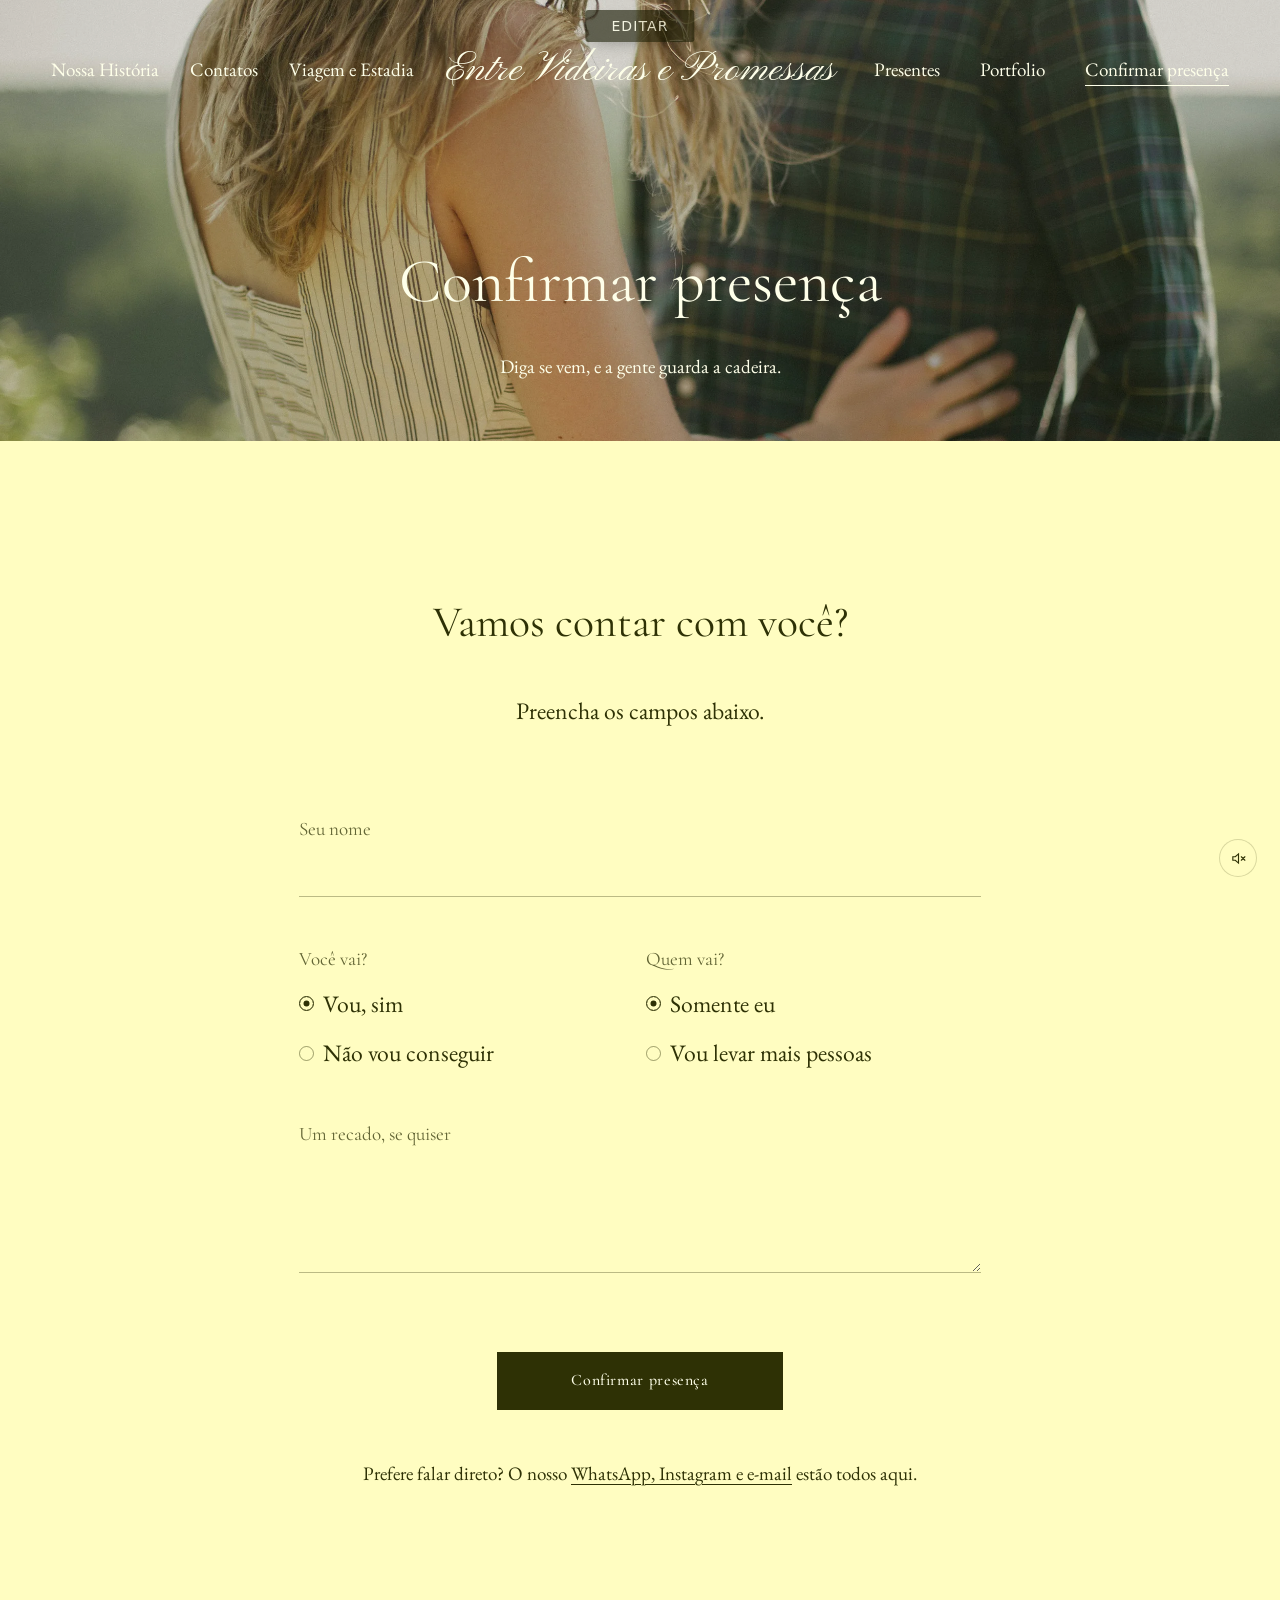
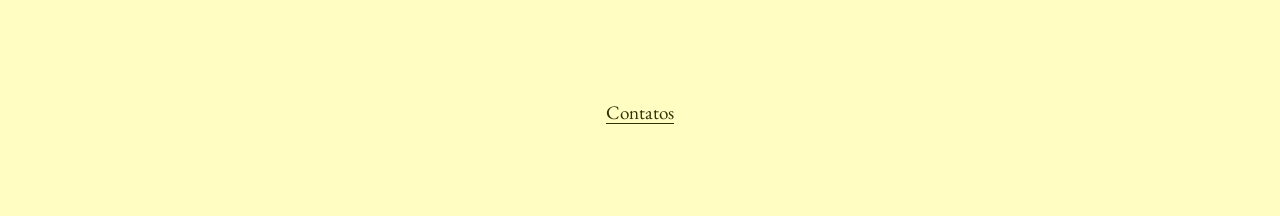
==== commit 06fa6dd7: "Add files via upload" ====
--- a/confirmar-presenca.html
+++ b/confirmar-presenca.html
@@ -36,13 +36,13 @@
 </header>
 
 <nav class="menu" id="menu" data-aberto="false" aria-label="Menu">
-  <a href="nossa-historia.html">Nossa História</a>
+  <a class="menu__marca" href="index.html">Entre Videiras e Promessas</a>
+  <a href="nossa-historia.html">Nossa História</a>
   <a href="contato.html">Contatos</a>
-  <a href="viagem-e-estada.html">Viagem e Estadia</a>
-  <a class="menu__marca" href="index.html">Entre Videiras e Promessas</a>
-  <a href="lista-de-casamento.html">Presentes</a>
+  <a href="viagem-e-estada.html">Viagem e Estadia</a>
   <a href="portfolio.html">Portfolio</a>
   <a href="confirmar-presenca.html">Confirmar presença</a>
+  <a href="lista-de-casamento.html">Presentes</a>
 </nav>
 
 <main>
--- a/estilo.css
+++ b/estilo.css
@@ -207,7 +207,14 @@
   display:flex;
   flex-direction:column;
   align-items:center;
-  padding-top:365px;
+  /* Centrado na altura da tela, e não empurrado por um recuo fixo. O recuo
+     de 365px que havia aqui não se adaptava: numa tela de 640px os links
+     saíam pela parte de baixo e iam parar embaixo do disco da música.
+     Os 100px de folga em cima e embaixo respeitam o cabeçalho e o tocador. */
+  justify-content:center;
+  padding-block:100px;
+  /* numa tela muito baixa, rola em vez de cortar */
+  overflow-y:auto;
   opacity:0;
   visibility:hidden;
   transition:opacity .35s cubic-bezier(.2,.7,.3,1);
@@ -221,6 +228,8 @@
   text-decoration:none;
   margin-bottom:24px;
 }
+/* sem a margem do último, o bloco fica de fato centrado */
+.menu a:last-child{ margin-bottom:0; }
 
 /* São seis links e um título em caligrafia, que é largo. Em 1150px os vãos
    chegam a 18px; abaixo disso os rótulos começam a se encostar e o cabeçalho
@@ -248,13 +257,13 @@
     font-size:clamp(26px, 3vw, 34px);
   }
 
-  /* precisa vencer .menu a, que também é classe + elemento */
+  /* No menu, o nome do casal é uma opção como as outras — mesma serifada,
+     mesmo corpo. A caligrafia fica reservada ao título da página, acima,
+     onde ela distingue em vez de competir.
+     O nome é longo, então só o corpo é limitado para não encostar nas
+     laterais numa tela estreita. */
   .menu a.menu__marca{
-    font-family:'Pinyon Script', var(--display);
-    /* a caligrafia lê menor que a serifa no mesmo corpo, mas o nome é longo:
-       o min() aumenta o corpo sem deixar encostar nas laterais da tela */
-    font-size:min(calc(var(--fs-menu) * 1.06), 7.2vw);
-    padding-block:.1em;
+    font-size:min(var(--fs-menu), 7.6vw);
   }
 
   /* páginas de capa clara usam tinta escura no cabeçalho; com o menu aberto
@@ -269,6 +278,85 @@
 /* ============================================================
    Botão de som — fixo, discreto, fora do fluxo do layout
    ============================================================ */
+/* ============================================================
+   Tocador — o disco girando e a barra de posição
+   ------------------------------------------------------------
+   Ficam ao lado do botão de som e só existem enquanto a música
+   anda. Pausada ou terminada, os dois somem.
+   ============================================================ */
+.tocador{
+  position:fixed;
+  right:calc(58px + 1vw);        /* à esquerda do botão de 38px */
+  bottom:calc(6px + 1vw);
+  z-index:30;
+  width:46px;                     /* levemente maior que o botão */
+  display:flex;
+  flex-direction:column;
+  align-items:center;
+  gap:5px;
+  opacity:0;
+  visibility:hidden;
+  transition:opacity .45s ease, visibility .45s;
+}
+.tocador[data-tocando="true"]{ opacity:1; visibility:visible; }
+
+/* A barra flutua sobre o que estiver atrás — creme, foto clara ou foto
+   escura. Por isso o trilho é claro com um contorno sutil: assim ela se
+   enxerga em qualquer fundo, em vez de sumir sobre as fotos. */
+.tocador__barra{
+  position:relative;
+  width:100%;
+  height:14px;                    /* alvo generoso para o toque */
+  display:flex;
+  align-items:center;
+  cursor:pointer;
+  touch-action:none;
+}
+.tocador__barra::before{
+  content:"";
+  position:absolute;
+  inset:auto 0;
+  height:5px;
+  border-radius:3px;
+  background:var(--creme);
+  box-shadow:0 0 0 1px rgba(46,49,5,.28), 0 1px 4px rgba(46,49,5,.25);
+}
+.tocador__feito{
+  position:relative;
+  height:5px;
+  border-radius:3px;
+  background:var(--oliva);
+  width:0;
+  min-width:0;
+  transition:width .2s linear;
+}
+.tocador__barra:focus-visible{ outline:2px solid var(--oliva); outline-offset:3px; border-radius:2px; }
+
+.tocador__disco{
+  width:46px; height:46px;
+  display:block;
+  user-select:none;
+  filter:drop-shadow(0 3px 8px rgba(46,49,5,.28));
+  animation:girar 3.4s linear infinite;
+}
+@keyframes girar{ to{ transform:rotate(360deg); } }
+
+/* quem pediu menos movimento não recebe o giro, mas continua vendo o disco */
+@media (prefers-reduced-motion:reduce){
+  .tocador__disco{ animation:none; }
+}
+
+/* Enquanto a música não pôde começar — o navegador só libera som depois de
+   um clique —, o botão respira devagar para não passar despercebido. */
+.som[data-chamando="true"]{ animation:respirar 2.6s ease-in-out infinite; opacity:1; }
+@keyframes respirar{
+  0%, 100%{ transform:scale(1);    box-shadow:0 0 0 0 rgba(46,49,5,.30); }
+  50%     { transform:scale(1.06); box-shadow:0 0 0 9px rgba(46,49,5,0); }
+}
+@media (prefers-reduced-motion:reduce){
+  .som[data-chamando="true"]{ animation:none; }
+}
+
 .som{
   position:fixed;
   right:calc(10px + 1vw);
@@ -455,6 +543,37 @@
 .bloco--invertido .bloco__titulo,
 .bloco--invertido .bloco__texto{ grid-column:1 / 12; }
 
+/* O recuo do título foi desenhado para textos de uma linha ("17h"). Quando o
+   texto é longo, ele joga tudo para baixo e a coluna termina muito além da
+   foto. Aqui o título encosta no topo da foto e o bloco fica equilibrado. */
+.bloco--alto{ grid-template-rows:auto auto; }
+.bloco--alto .bloco__titulo{ margin-top:0; }
+.bloco--alto .bloco__texto{ padding-top:calc(18px + 1.2vw); }
+
+/* Duas faixas de foto + texto no mesmo bloco: a segunda foto acompanha o
+   segundo trecho, em vez de deixar meia coluna vazia.
+
+   Três linhas, e não duas: com duas, o título e o primeiro texto caíam na
+   mesma e se sobrepunham. A primeira foto atravessa as linhas 1 e 2 para
+   que o topo dela fique na altura do título. */
+.bloco--duplo{ grid-template-rows:auto auto auto; }
+.bloco--duplo .bloco__titulo{ grid-row:1; margin-top:0; }
+.bloco--duplo .bloco__foto{ grid-row:1 / 3; }
+.bloco--duplo .bloco__texto{ grid-row:2; padding-top:calc(18px + 1.2vw); }
+/* A segunda faixa espelha a primeira: foto à esquerda, texto à direita.
+   O bloco inteiro é --invertido (foto na direita), então aqui as colunas
+   são retomadas ao contrário só para esta dupla. */
+.bloco--duplo .bloco__foto--dois{
+  grid-row:3;
+  grid-column:1 / 12;
+  margin-top:calc(30px + 2.5vw);
+}
+.bloco--duplo .bloco__texto--dois{
+  grid-row:3;
+  grid-column:14 / 25;
+  padding-top:calc(30px + 2.5vw);
+}
+
 .bloco__endereco{ margin-top:32px; }
 .bloco__mapa{ margin-top:16px; }
 
@@ -465,7 +584,7 @@
 .vestimenta__item{ margin:0; }
 .vestimenta__quem{
   font-family:var(--display);
-  font-weight:400;
+  font-weight:700;   /* separa a categoria do parágrafo que vem abaixo */
   font-size:var(--fs-titulo);
   line-height:var(--lh-h3);
 }
@@ -1101,6 +1220,20 @@
 .pix__aviso code{ font-family:ui-monospace, Menlo, Consolas, monospace; font-size:.85em; }
 .pix__rodape{ grid-column:5 / 21; margin-top:calc(24px + 2vw); }
 
+/* A assinatura, na mesma caligrafia do nome do site no cabeçalho.
+   Fica logo abaixo do "Com carinho," com um respiro curto — é uma
+   despedida, não um novo bloco. */
+.pix__assinatura{
+  grid-column:5 / 21;
+  margin-top:calc(6px + 0.5vw);
+  text-align:center;
+  font-family:'Pinyon Script', var(--display);
+  font-weight:400;
+  font-size:calc(16px + 0.0260 * var(--ref));
+  line-height:1.25;
+  color:var(--oliva);
+}
+
 /* ============================================================
    Confirmar presença
    ============================================================ */
@@ -1231,6 +1364,7 @@
 
   .pix{ padding-top:65px; padding-bottom:56px; }
   .pix__texto,.pix__instrucao,.pix__aviso,.pix__rodape,
+  .pix__assinatura,
   .pix__cartao{ grid-column:1 / 9; }
   .pix__botao{ grid-column:2 / 8; }
 
@@ -1328,6 +1462,39 @@
 
   .galeria{ padding-block:0; }
 
+  /* --------------------------------------------------------
+     Texto corrido no celular
+     --------------------------------------------------------
+     A escala do site congela em 900px abaixo de 768, o que deixa o
+     corpo em 21,4px. Isso funcionava quando os textos eram de uma
+     linha ("Vila Botané", "esporte fino"). Com parágrafos de verdade
+     vira leitura de 28 letras por linha, e a categoria acima quase
+     não se distingue do texto.
+
+     Aqui os blocos de leitura descem para 17px e as categorias sobem
+     de proporção, devolvendo a hierarquia. Títulos e destaques ficam
+     como estão — só o texto que se lê de fato muda. */
+  .vestimenta__oque,
+  .pix__texto,
+  .pix__rodape,
+  .pix__instrucao,
+  .retrato__paragrafo,
+  .resto__texto,
+  .rsvp__texto,
+  .capa__legenda,
+  .coluna__detalhe{
+    font-size:17px;
+    line-height:1.62;
+  }
+
+  /* a categoria precisa se destacar do parágrafo que vem abaixo */
+  .vestimenta__quem{ font-size:24px; }
+  .vestimenta{ gap:30px; }
+
+  /* o h1 da capa de Presentes é texto, não título: 48px numa frase
+     longa ocupa meia tela */
+  .capa--lista .capa__conteudo h1{ font-size:30px; line-height:1.28; }
+
   .rodape{ padding-top:65px; padding-bottom:64px; }
   .rodape__links{ grid-column:1 / 9; }
 }
--- a/editor.css
+++ b/editor.css
@@ -169,6 +169,34 @@
 .ed-painel__nao{ background:rgba(254,255,233,.16); color:#FEFFE9; }
 .ed-painel__dica{ font-size:11px; opacity:.7; line-height:1.35; }
 
+/* Botão de entrar, visível para todos. Discreto de propósito: sozinho ele
+   não abre nada — sem token válido nenhuma gravação passa. */
+.ed-entrar{
+  position:fixed; top:10px; left:50%; transform:translateX(-50%);
+  z-index:150;
+  padding:9px 26px; border:0; border-radius:3px;
+  background:rgba(24,26,3,.82); color:#FEFFE9;
+  font:500 14px/1 system-ui, sans-serif; letter-spacing:.08em;
+  text-transform:uppercase; cursor:pointer; opacity:.75;
+  box-shadow:0 6px 18px -8px rgba(0,0,0,.5);
+  transition:opacity .2s ease, transform .2s ease, background-color .2s ease;
+}
+.ed-entrar:hover, .ed-entrar:focus-visible{
+  opacity:1; background:#2E3105; transform:translateX(-50%) translateY(-1px);
+}
+.ed-entrar:active{ transform:translateX(-50%); }
+
+/* no celular o cabeçalho é mais baixo e o botão encostaria no nome da página */
+@media (max-width:1149px){
+  .ed-entrar{ top:auto; bottom:14px; padding:8px 20px; font-size:13px; }
+}
+
+.ed-lembrar{
+  flex-direction:row !important; align-items:center; gap:8px !important;
+  font-size:12px; opacity:1 !important; cursor:pointer;
+}
+.ed-lembrar .ed-check{ width:15px; height:15px; accent-color:#DFE777; cursor:pointer; }
+
 /* ---- avisos ---- */
 .ed-faixa{
   position:fixed; left:0; right:0; bottom:0; z-index:200;
@@ -194,3 +222,5 @@
 
 /* o botão de som e a faixa disputam o canto de baixo */
 .ed-faixa ~ .som, body:has(.ed-faixa) .som{ bottom:58px; }
+
+.ed-mais--sair{ background:rgba(24,26,3,.55); }
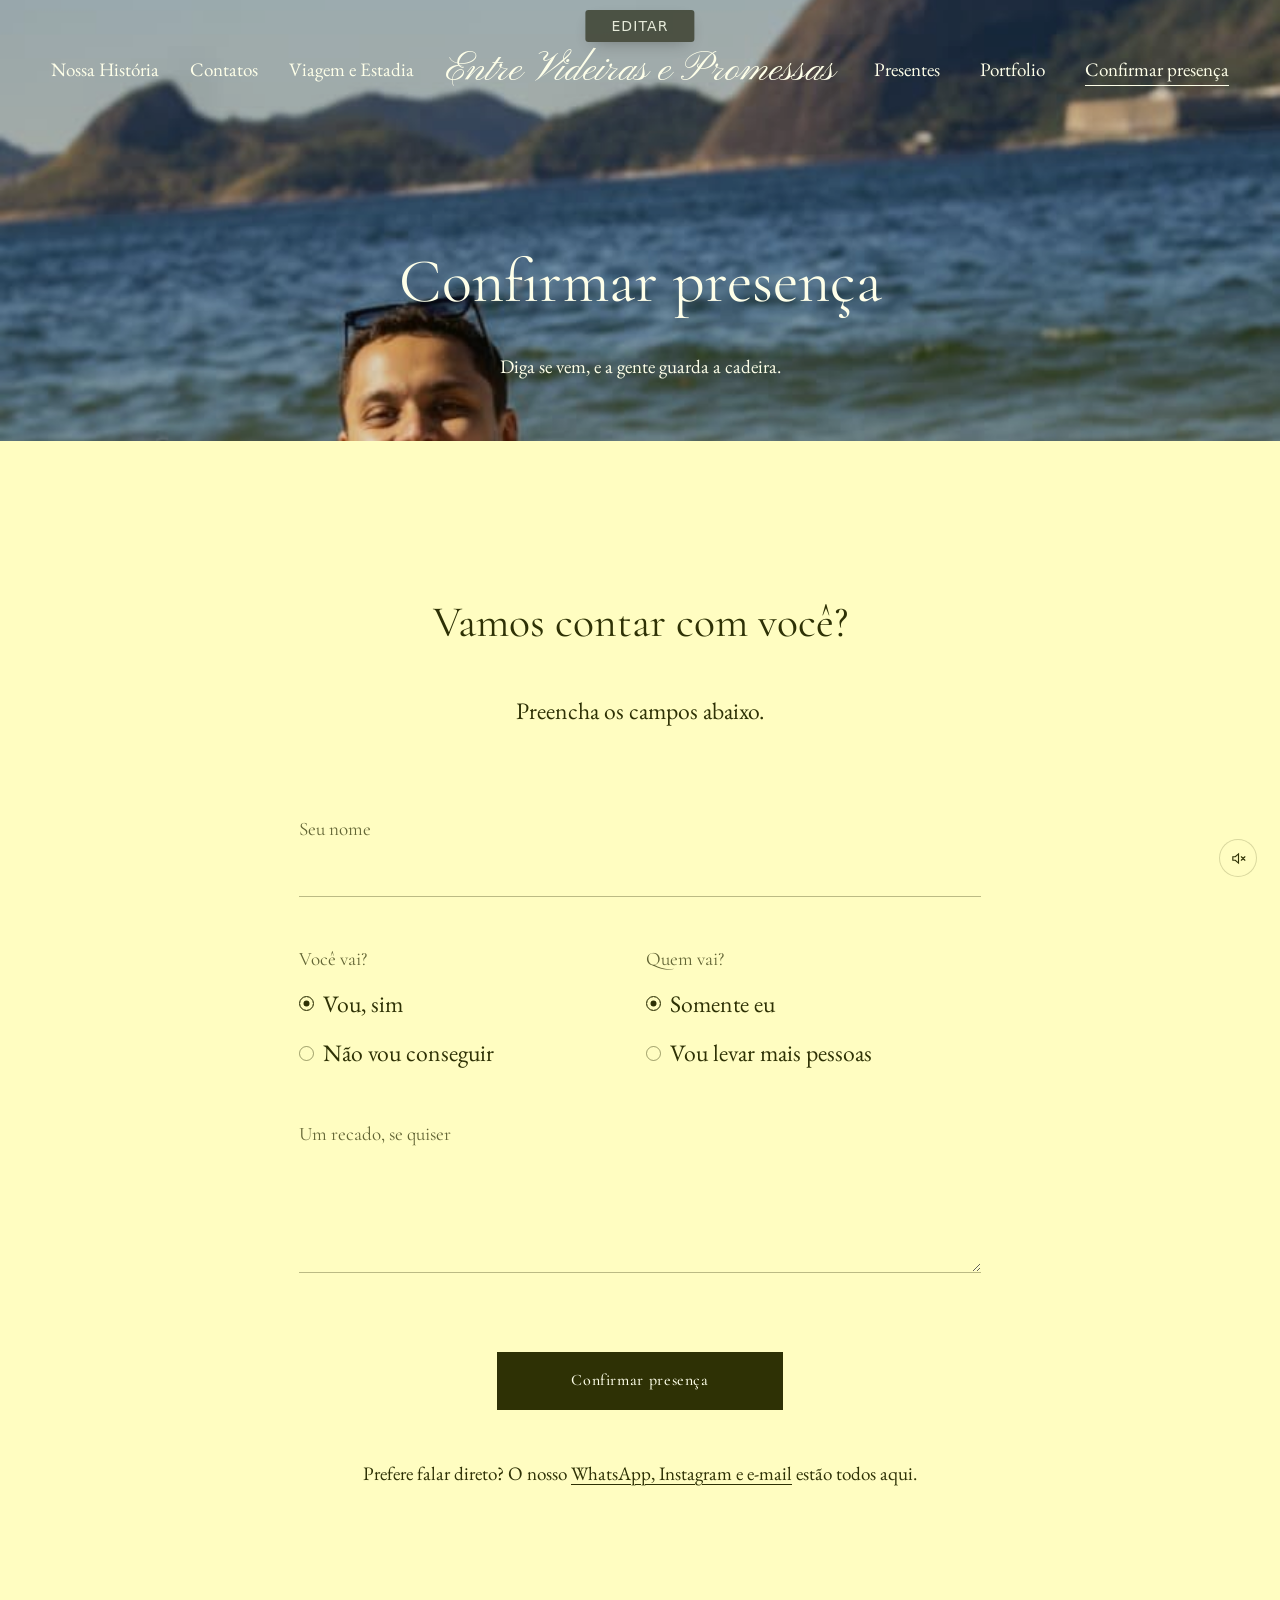
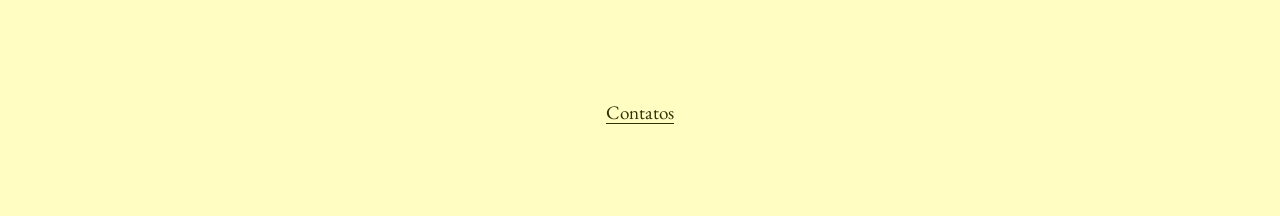
==== commit 89d11abb: "site: troca de foto" ====
--- a/confirmar-presenca.html
+++ b/confirmar-presenca.html
@@ -49,7 +49,7 @@
 
   <section data-ancora="1" class="capa capa--rsvp grade grade--borda">
     <div class="capa__fundo">
-      <img src="assets/Stocksy_comp_701178.jpg" alt="" data-editavel="confirmar-presenca-1">
+      <img src="assets/confirmar-presenca-1-1.jpg" alt="" data-editavel="confirmar-presenca-1">
       <div class="capa__veu capa__veu--oliva"></div>
     </div>
     <div class="capa__conteudo">
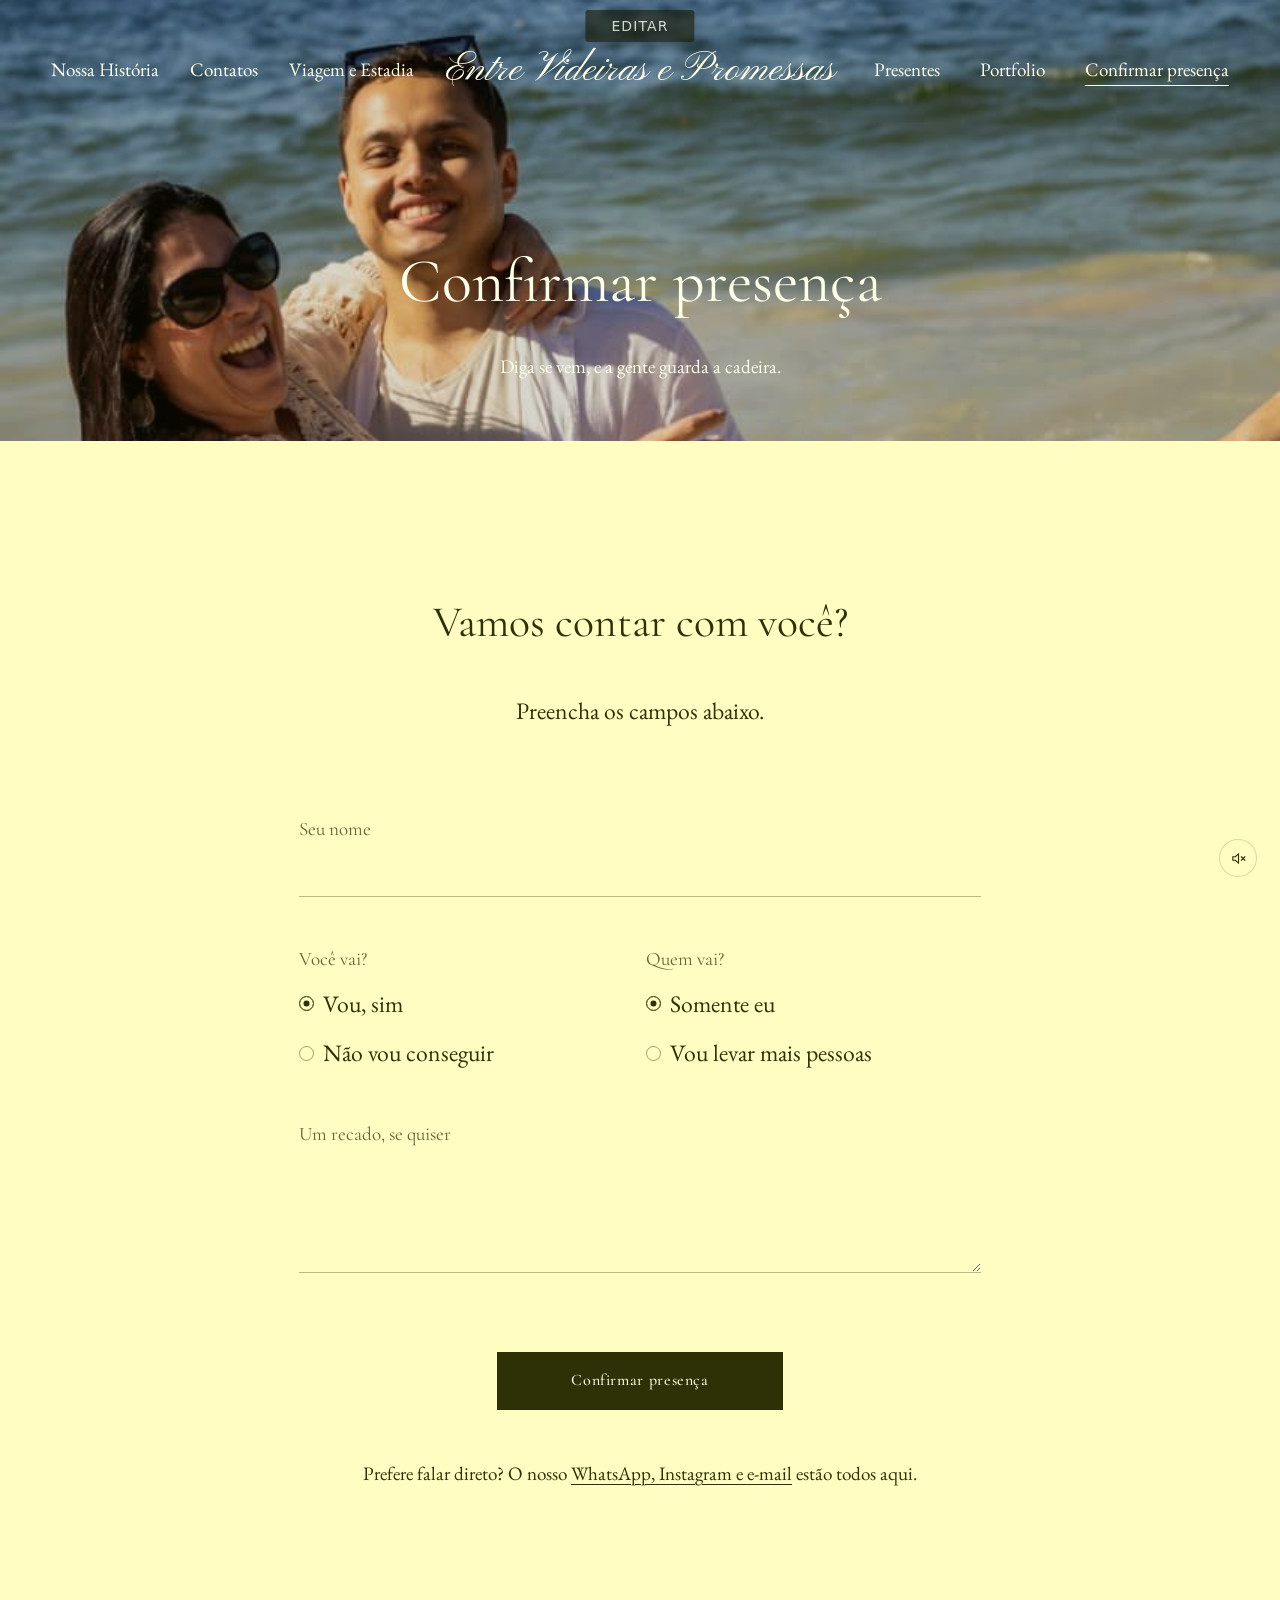
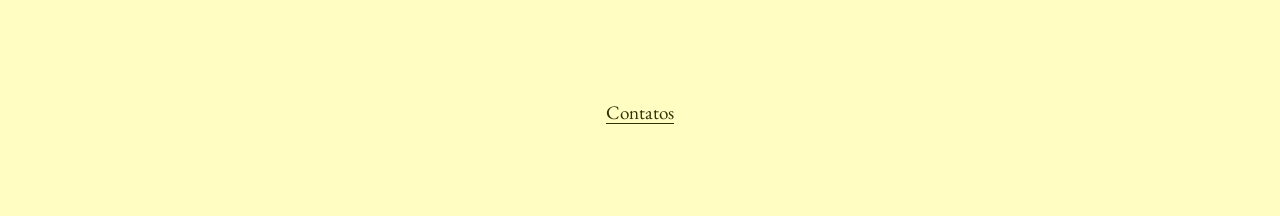
==== commit ed245066: "Add files via upload" ====
--- a/confirmar-presenca.html
+++ b/confirmar-presenca.html
@@ -49,7 +49,7 @@
 
   <section data-ancora="1" class="capa capa--rsvp grade grade--borda">
     <div class="capa__fundo">
-      <img src="assets/confirmar-presenca-1-1.jpg" alt="" data-editavel="confirmar-presenca-1">
+      <img style="object-position:50% 52.6%" src="assets/confirmar-presenca-1-1.jpg" alt="" data-editavel="confirmar-presenca-1">
       <div class="capa__veu capa__veu--oliva"></div>
     </div>
     <div class="capa__conteudo">
--- a/estilo.css
+++ b/estilo.css
@@ -968,6 +968,82 @@
 }
 .abertura__foto img{ width:100%; height:100%; object-fit:cover; }
 
+/* ============================================================
+   Nossa História — a história em capítulos
+   ------------------------------------------------------------
+   O texto era um único parágrafo de 18 blocos, que virava uma
+   parede. Aqui ele respira: capítulos alternando lado com foto,
+   marcos isolados nos pontos de virada, e uma fala destacada.
+   ============================================================ */
+
+/* a frase de abertura, sozinha e centrada */
+.abre{ padding-block:calc(40px + 4vw) calc(20px + 2vw); }
+.abre__texto{
+  grid-column:5 / 21;
+  text-align:center;
+  text-wrap:balance;
+}
+
+/* capítulo: texto de um lado, foto do outro */
+.capitulo{
+  align-items:center;
+  padding-block:calc(26px + 3vw);
+}
+.capitulo__foto{
+  grid-column:2 / 12;
+  margin:0;
+  aspect-ratio:4 / 5;
+  overflow:hidden;
+  position:relative;
+}
+.capitulo__foto img{ width:100%; height:100%; object-fit:cover; }
+.capitulo__texto{ grid-column:14 / 24; }
+.capitulo__texto p{
+  font-size:var(--fs-grande);
+  line-height:var(--lh-texto);
+  text-align:left;
+}
+/* invertido: foto à direita */
+.capitulo--invertido .capitulo__foto{ grid-column:14 / 24; }
+.capitulo--invertido .capitulo__texto{ grid-column:2 / 12; }
+
+/* marco: a frase que vira a história, sozinha e maior */
+.marco{ padding-block:calc(36px + 4vw); }
+.marco__texto{
+  grid-column:4 / 22;
+  text-align:center;
+  text-wrap:balance;
+  font-style:italic;
+}
+
+/* fala: o que a Ana Luiza disse */
+.fala{ padding-block:calc(14px + 1.5vw) calc(26px + 3vw); }
+.fala__texto{
+  grid-column:6 / 20;
+  margin:0;
+  text-align:center;
+  font-family:var(--display);
+  font-size:var(--fs-h3);
+  line-height:var(--lh-h3);
+  text-wrap:balance;
+}
+
+/* fecho: as duas últimas frases */
+.fecho{ padding-block:calc(30px + 3vw) calc(46px + 5vw); }
+.fecho__texto{
+  grid-column:5 / 21;
+  text-align:center;
+  font-size:var(--fs-grande);
+  line-height:var(--lh-texto);
+  text-wrap:balance;
+}
+.fecho__ultima{
+  grid-column:5 / 21;
+  margin-top:calc(18px + 1.6vw);
+  text-align:center;
+  font-style:italic;
+}
+
 .citacao{
   align-content:start;
   min-height:calc(237.9px + 5.7692vw);
@@ -1021,25 +1097,44 @@
 .trilha__videira path{ fill:none; stroke:currentColor; }
 
 /* ------------------------------------------------------------
-   Scrapbook: as fotos deslizam e param tortas, com sombra baixa,
-   como recortes largados sobre a mesa. Bem devagar.
+   As fotos entram pelo lado em que moram e se assentam retas.
+   Sem inclinação: a foto chega deslizando do canto e para.
+
+   Ao subir a página ela volta de onde veio, então a entrada
+   acontece de novo a cada passagem — não é uma revelação única.
+   Só transform e opacity animam; os dois rodam na placa de vídeo.
    ------------------------------------------------------------ */
 .abertura__foto,
-.retrato__foto{
+.retrato__foto,
+.capitulo__foto{
   box-shadow:0 26px 50px -30px rgba(46,49,5,.45), 0 6px 14px -10px rgba(46,49,5,.3);
 }
 .js .abertura__foto,
-.js .retrato__foto{
+.js .retrato__foto,
+.js .capitulo__foto{
   opacity:0;
-  transform:translateY(46px) rotate(0deg);
+  transform:translateX(var(--de, -7%));
+  transition:transform 1.4s cubic-bezier(.22,.72,.28,1), opacity 1s ease-out;
+  will-change:transform, opacity;
 }
 .js .abertura__foto.revelada,
-.js .retrato__foto.revelada{
+.js .retrato__foto.revelada,
+.js .capitulo__foto.revelada{
   opacity:1;
-  transition:transform 2.1s cubic-bezier(.2,.72,.3,1), opacity 1.6s ease-out;
-}
-.js .abertura__foto.revelada{ transform:rotate(-0.7deg); }
-.js .retrato__foto.revelada{ transform:rotate(1.4deg); }
+  transform:none;
+}
+
+/* de que lado cada uma entra */
+.js .capitulo__foto{ --de:-9%; }
+.js .capitulo--invertido .capitulo__foto{ --de:9%; }
+.js .retrato__foto{ --de:9%; }
+.js .abertura__foto{ --de:-5%; }   /* largura inteira: deslocamento curto */
+
+@media (prefers-reduced-motion:reduce){
+  .js .abertura__foto,
+  .js .retrato__foto,
+  .js .capitulo__foto{ transform:none; transition:opacity .4s ease-out; }
+}
 
 .resto{
   background:var(--marfim);
@@ -1462,6 +1557,26 @@
 
   .galeria{ padding-block:0; }
 
+  /* --- Nossa História no celular: tudo empilha, foto acima do texto --- */
+  .abre__texto,
+  .marco__texto,
+  .fala__texto,
+  .fecho__texto,
+  .fecho__ultima{ grid-column:1 / 9; }
+
+  .capitulo{ padding-block:26px; }
+  .capitulo__foto,
+  .capitulo--invertido .capitulo__foto{
+    grid-column:1 / 9;
+    aspect-ratio:1 / 1;      /* mais baixa: uma 4/5 come meia tela */
+    margin-bottom:20px;
+  }
+  .capitulo__texto,
+  .capitulo--invertido .capitulo__texto{ grid-column:1 / 9; }
+  .capitulo__texto p{ font-size:17px; line-height:1.62; text-align:left; }
+
+  .fecho__texto{ font-size:17px; line-height:1.62; }
+
   /* --------------------------------------------------------
      Texto corrido no celular
      --------------------------------------------------------
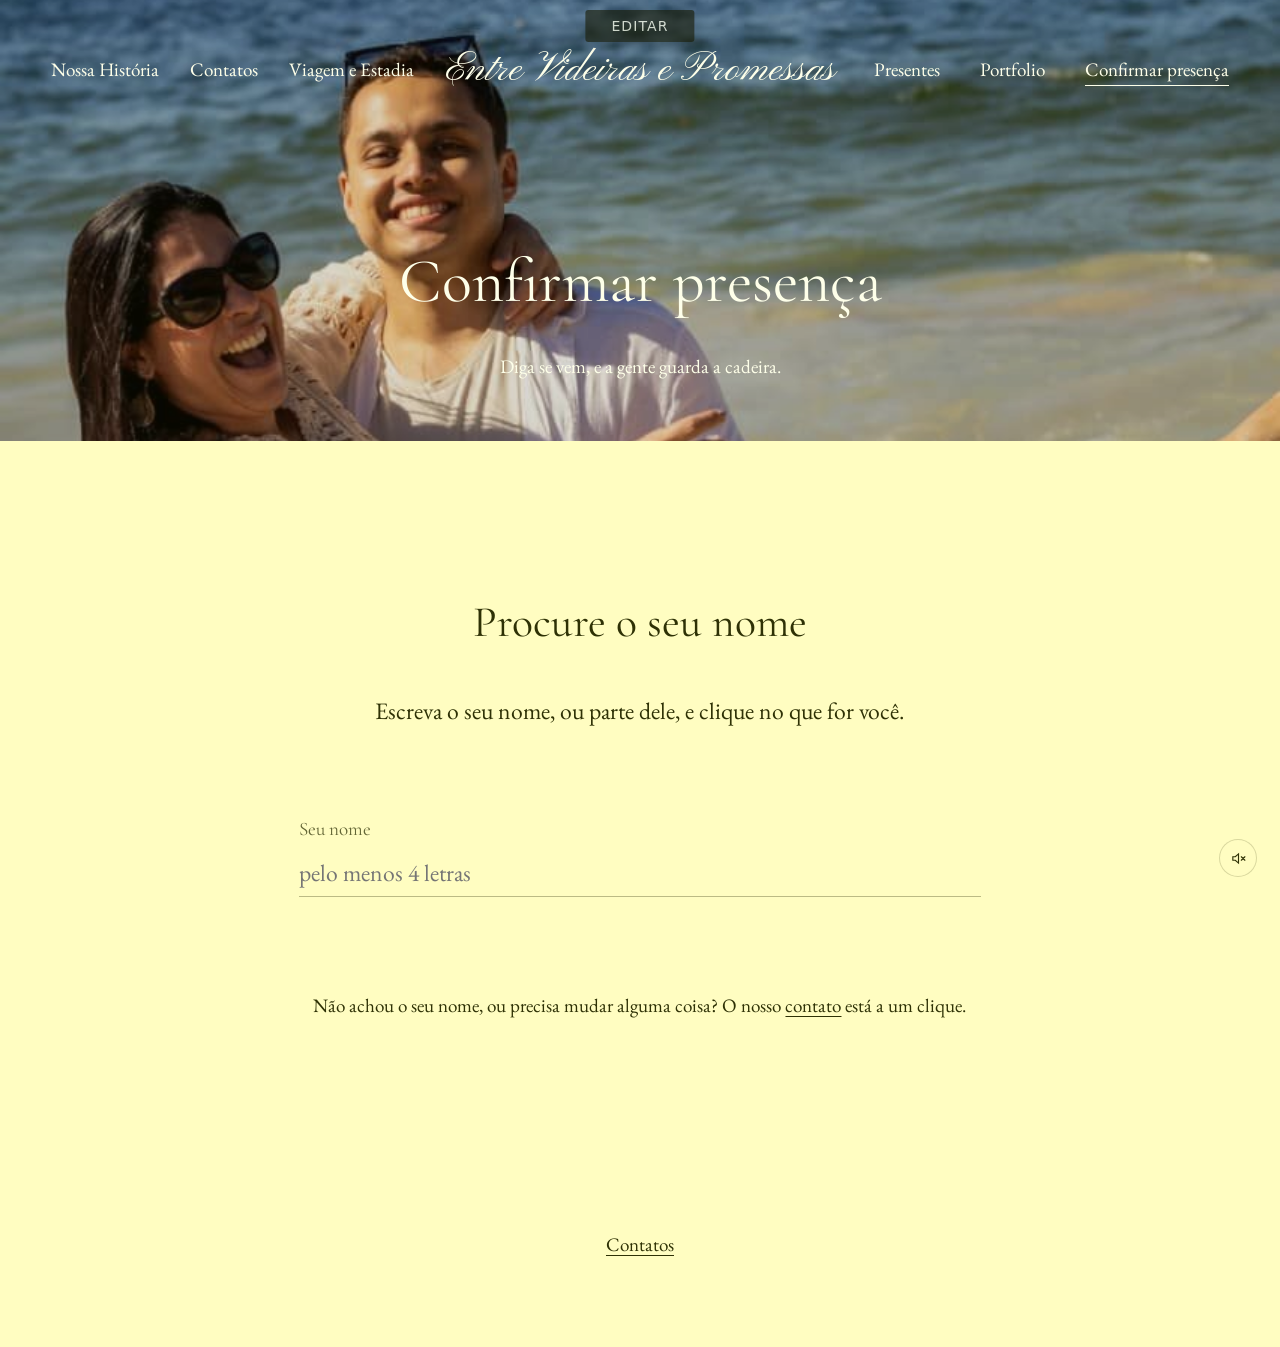
==== commit 7c40d367: "Add files via upload" ====
--- a/confirmar-presenca.html
+++ b/confirmar-presenca.html
@@ -58,52 +58,77 @@
     </div>
   </section>
 
-  <section data-ancora="2" class="rsvp">
-    <div class="grade grade--borda">
-      <h2 class="rsvp__titulo" data-texto="confirmar-presenca-t3">Vamos contar com você?</h2>
-      <p class="rsvp__texto" data-texto="confirmar-presenca-t4">Preencha os campos abaixo.</p>
+  <section data-ancora="2" class="rsvp" id="convidados">
+
+    <!-- 1. procurar o próprio nome -->
+    <div class="rsvp__passo" data-passo="busca">
+      <div class="grade grade--borda">
+        <h2 class="rsvp__titulo" data-texto="confirmar-presenca-t3">Procure o seu nome</h2>
+        <p class="rsvp__texto" data-texto="confirmar-presenca-t4">Escreva o seu nome, ou parte dele, e clique no que for você.</p>
+      </div>
+
+      <div class="grade grade--borda rsvp__form">
+        <p class="campo campo--largo">
+          <label class="campo__rotulo" for="procura">Seu nome</label>
+          <input class="campo__entrada" type="text" id="procura" autocomplete="name"
+                 placeholder="pelo menos 4 letras" spellcheck="false">
+        </p>
+      </div>
+
+      <div class="grade grade--borda">
+        <div class="achados" id="achados" role="status" aria-live="polite"></div>
+      </div>
     </div>
 
-    <form class="grade grade--borda rsvp__form" id="rsvp">
-      <p class="campo campo--largo" data-texto="confirmar-presenca-t5">
-        <label class="campo__rotulo" for="nome">Seu nome</label>
-        <input class="campo__entrada" type="text" id="nome" name="nome" autocomplete="name" required>
-      </p>
-
-      <fieldset class="campo campo--metade">
-        <legend class="campo__rotulo">Você vai?</legend>
-        <label class="opcao"><input type="radio" name="resposta" value="vou" checked><span>Vou, sim</span></label>
-        <label class="opcao"><input type="radio" name="resposta" value="nao"><span>Não vou conseguir</span></label>
-      </fieldset>
-
-      <fieldset class="campo campo--metade" id="campo-companhia">
-        <legend class="campo__rotulo">Quem vai?</legend>
-        <label class="opcao"><input type="radio" name="companhia" value="so-eu" checked><span>Somente eu</span></label>
-        <label class="opcao"><input type="radio" name="companhia" value="mais"><span>Vou levar mais pessoas</span></label>
-      </fieldset>
-
-      <p class="campo campo--curto" id="campo-quantidade" hidden data-texto="confirmar-presenca-t6">
-        <label class="campo__rotulo" for="quantidade">Quantas pessoas a mais</label>
-        <input class="campo__entrada" type="number" id="quantidade" name="quantidade" min="1" max="10" value="1" inputmode="numeric">
-      </p>
-
-      <div class="campo campo--largo" id="campo-nomes" hidden>
-        <span class="campo__rotulo">Nome de quem vem com você</span>
-        <div class="acompanhantes" id="acompanhantes"></div>
+    <!-- 2. a ficha da pessoa escolhida -->
+    <div class="rsvp__passo" data-passo="ficha" hidden>
+      <div class="grade grade--borda">
+        <button type="button" class="rsvp__voltar" data-voltar>← procurar outro nome</button>
+        <h2 class="rsvp__titulo" data-nome-escolhido></h2>
+        <p class="rsvp__texto" data-ja-respondeu hidden></p>
       </div>
 
-      <p class="campo campo--largo" data-texto="confirmar-presenca-t7">
-        <label class="campo__rotulo" for="recado">Um recado, se quiser</label>
-        <textarea class="campo__entrada campo__entrada--alto" id="recado" name="recado" rows="3"></textarea>
-      </p>
+      <form class="grade grade--borda rsvp__form" id="ficha">
+        <fieldset class="campo campo--metade">
+          <legend class="campo__rotulo">Você vem?</legend>
+          <label class="opcao"><input type="radio" name="resposta" value="sim" checked><span>Vou, sim</span></label>
+          <label class="opcao"><input type="radio" name="resposta" value="nao"><span>Não vou conseguir</span></label>
+        </fieldset>
 
-      <button class="botao botao--escuro rsvp__botao" type="submit" id="rsvp-enviar">Confirmar presença</button>
+        <p class="campo campo--largo" id="campo-acompanhantes">
+          <label class="campo__rotulo" for="acompanhantes">Vem mais alguém com você?</label>
+          <input class="campo__entrada" type="text" id="acompanhantes"
+                 placeholder="os nomes, separados por vírgula — deixe vazio se vier só">
+        </p>
 
-      <p class="rsvp__estado" id="rsvp-estado" role="status" aria-live="polite" hidden data-texto="confirmar-presenca-t8"></p>
-    </form>
+        <p class="campo campo--largo">
+          <label class="campo__rotulo" for="recado">Um recado, se quiser</label>
+          <textarea class="campo__entrada campo__entrada--alto" id="recado" rows="3"></textarea>
+        </p>
+
+        <button class="botao botao--escuro rsvp__botao" type="submit" id="enviar">Enviar resposta</button>
+        <p class="rsvp__estado" id="estado" role="status" aria-live="polite" hidden></p>
+      </form>
+    </div>
+
+    <!-- 3. o desfecho -->
+    <div class="rsvp__passo rsvp__passo--fim" data-passo="fim" hidden>
+      <div class="grade grade--borda">
+        <p class="fim__floreio" aria-hidden="true">✦</p>
+        <h2 class="fim__titulo" data-fim-titulo></h2>
+        <p class="fim__texto" data-fim-texto></p>
+
+        <div class="fim__convite" data-convite hidden>
+          <button type="button" class="botao botao--escuro" data-baixar>Fazer download do convite</button>
+          <p class="fim__dica" data-convite-dica></p>
+        </div>
+
+        <button type="button" class="rsvp__voltar rsvp__voltar--fim" data-voltar>← procurar outro nome</button>
+      </div>
+    </div>
 
     <div class="grade grade--borda">
-      <p class="rsvp__rodape" data-texto="confirmar-presenca-t9">Prefere falar direto? O nosso <a class="link-sublinhado" href="contato.html">WhatsApp, Instagram e e-mail</a> estão todos aqui.</p>
+      <p class="rsvp__rodape" data-texto="confirmar-presenca-t9">Não achou o seu nome, ou precisa mudar alguma coisa? O nosso <a class="link-sublinhado" href="contato.html">contato</a> está a um clique.</p>
     </div>
   </section>
 
@@ -128,7 +153,7 @@
 </button>
 
 <script src="menu.js"></script>
-<script src="rsvp.js"></script>
+<script src="convidados.js"></script>
 <script src="polen.js"></script>
 <script src="musica.js"></script>
 <script src="editor-remendo.js"></script>
--- a/estilo.css
+++ b/estilo.css
@@ -985,8 +985,11 @@
 }
 
 /* capítulo: texto de um lado, foto do outro */
+/* Foto e texto começam na mesma linha, sempre. Centrado verticalmente, cada
+   capítulo escolhia uma altura diferente e o olho não achava eixo nenhum
+   descendo a página; alinhados pelo topo, existe uma régua só. */
 .capitulo{
-  align-items:center;
+  align-items:start;
   padding-block:calc(26px + 3vw);
 }
 .capitulo__foto{
@@ -998,14 +1001,24 @@
 }
 .capitulo__foto img{ width:100%; height:100%; object-fit:cover; }
 .capitulo__texto{ grid-column:14 / 24; }
+/* Alinhamento óptico: a entrelinha larga deixa um vão em branco acima da
+   primeira letra. Sem isto o texto parece começar abaixo do topo da foto,
+   mesmo estando na mesma linha de grade. */
+.capitulo__texto > :first-child{
+  margin-top:calc((1 - var(--lh-texto)) * 0.5em);
+}
 .capitulo__texto p{
   font-size:var(--fs-grande);
   line-height:var(--lh-texto);
   text-align:left;
 }
-/* invertido: foto à direita */
-.capitulo--invertido .capitulo__foto{ grid-column:14 / 24; }
-.capitulo--invertido .capitulo__texto{ grid-column:2 / 12; }
+/* invertido: foto à direita, texto à esquerda.
+   grid-row:1 nos dois é obrigatório aqui. A foto vem antes no HTML e ocupa as
+   colunas da direita; sem a linha fixada, o texto — que quer colunas à
+   esquerda — não pode voltar atrás e a grade o empurra para a linha seguinte,
+   deixando-o quase 700px abaixo da foto em vez de ao lado dela. */
+.capitulo--invertido .capitulo__foto{ grid-column:14 / 24; grid-row:1; }
+.capitulo--invertido .capitulo__texto{ grid-column:2 / 12; grid-row:1; }
 
 /* marco: a frase que vira a história, sozinha e maior */
 .marco{ padding-block:calc(36px + 4vw); }
@@ -1125,6 +1138,50 @@
 }
 
 /* de que lado cada uma entra */
+/* ------------------------------------------------------------
+   Fotos enquadradas à mão
+   ------------------------------------------------------------
+   A moldura continua do tamanho que era; o que muda é o pedaço da foto que
+   aparece dentro dela. O empurrão fica no object-position, a aproximação no
+   --z e o deslocamento no --tx/--ty.
+
+   Só quem tem a classe "enquadrada" ganha transform. Uma foto nunca ajustada
+   segue exatamente como antes — nada de transform aparecendo onde ninguém
+   pediu e mudando empilhamento ou nitidez.
+   ------------------------------------------------------------ */
+img.enquadrada{
+  transform:scale(var(--z, 1)) translate(var(--tx, 0%), var(--ty, 0%));
+  transform-origin:center;
+}
+
+/* ------------------------------------------------------------
+   O texto sendo escrito conforme se desce
+   ------------------------------------------------------------
+   Cada trecho sobe um pouco e ganha corpo ao entrar na tela, e um espera o
+   outro dentro da mesma seção (--atraso-escrita, posto pelo historia.js).
+   É o escalonamento, não o movimento, que dá a sensação de escrita.
+
+   Sem .js nada disso existe: quem estiver com o JavaScript desligado lê a
+   história inteira normalmente.
+   ------------------------------------------------------------ */
+.js .escreve{
+  opacity:0;
+  transform:translateY(16px);
+  transition:
+    opacity .85s ease-out var(--atraso-escrita, 0ms),
+    transform 1.05s cubic-bezier(.22,.72,.28,1) var(--atraso-escrita, 0ms);
+  will-change:opacity, transform;
+}
+.js .escreve.escrito{
+  opacity:1;
+  transform:none;
+}
+
+/* quem prefere menos movimento recebe só o aparecer, sem deslocamento */
+@media (prefers-reduced-motion:reduce){
+  .js .escreve{ transform:none; transition:opacity .4s ease-out; }
+}
+
 .js .capitulo__foto{ --de:-9%; }
 .js .capitulo--invertido .capitulo__foto{ --de:9%; }
 .js .retrato__foto{ --de:9%; }
@@ -1224,6 +1281,12 @@
 /* o desencontro entre as colunas é o que dá a assimetria */
 .mosaico__coluna--2{ margin-top:calc(40px + 5.5vw); }
 
+/* Cada foto entra inteira, na proporção que ela tem — sem recorte.
+   Antes as molduras impunham quatro proporções fixas e o object-fit:cover
+   comia as bordas; havia gente ficando de fora.
+
+   Quem dá o ritmo agora é o desencontro entre as duas colunas e a variação
+   natural de altura das fotos, não uma grade imposta por cima delas. */
 .mosaico figure{
   position:relative;
   margin:0;
@@ -1232,13 +1295,9 @@
 }
 .mosaico img{
   width:100%;
-  height:100%;
-  object-fit:cover;
-}
-.mosaico figure[data-proporcao="retrato"]  { aspect-ratio:4 / 5; }
-.mosaico figure[data-proporcao="quadrado"] { aspect-ratio:1 / 1; }
-.mosaico figure[data-proporcao="alto"]     { aspect-ratio:3 / 4; }
-.mosaico figure[data-proporcao="paisagem"] { aspect-ratio:5 / 4; }
+  height:auto;
+  display:block;
+}
 
 /* ------------------------------------------------------------
    Revelação por máscara: uma cortina da cor do fundo cobre a foto
@@ -1573,7 +1632,13 @@
   }
   .capitulo__texto,
   .capitulo--invertido .capitulo__texto{ grid-column:1 / 9; }
+  /* solta o grid-row:1 do computador: aqui foto e texto se empilham, e presos
+     na mesma linha eles se sobreporiam */
+  .capitulo--invertido .capitulo__foto,
+  .capitulo--invertido .capitulo__texto{ grid-row:auto; }
   .capitulo__texto p{ font-size:17px; line-height:1.62; text-align:left; }
+  /* empilhado, o texto vem embaixo da foto: não há topo com que se alinhar */
+  .capitulo__texto > :first-child{ margin-top:0; }
 
   .fecho__texto{ font-size:17px; line-height:1.62; }
 
@@ -1617,3 +1682,329 @@
 @media (prefers-reduced-motion:reduce){
   *{ transition-duration:.01ms !important; animation-duration:.01ms !important; }
 }
+
+/* ============================================================
+   CONFIRMAR PRESENÇA — a lista de convidados
+   ------------------------------------------------------------
+   Três telas na mesma seção: procurar o nome, responder, e o desfecho.
+   O que dá o tom é a cor do nome na busca — verde quem vem, vermelho
+   quem não vem, sem cor quem ainda não disse. Assim a pessoa entende
+   sua situação antes de ler qualquer frase.
+
+   Os dois tons são derivados do oliva da casa, não cores de aviso de
+   sistema: um verde de folha e um terroso queimado.
+   ============================================================ */
+:root{
+  --vem:     #4C6B2F;
+  --nao-vem: #8B4A32;
+}
+
+/* display:contents para os passos entrarem direto na grade de 24 colunas,
+   em vez de criarem uma caixa intermediária que quebraria o alinhamento */
+.rsvp__passo{ display:contents; }
+/* display:contents apaga o efeito do atributo hidden — o navegador poe
+   display:none, e a regra acima ganha. Sem isto os tres passos apareciam
+   empilhados na mesma tela. */
+.rsvp__passo[hidden]{ display:none; }
+
+.rsvp__voltar{
+  grid-column:2 / 24;
+  justify-self:start;
+  appearance:none; border:0; background:transparent; cursor:pointer;
+  padding:0 0 14px;
+  color:var(--oliva); opacity:.6;
+  font-size:var(--fs-corpo);
+  transition:opacity .2s ease;
+}
+.rsvp__voltar:hover{ opacity:1; }
+.rsvp__voltar:focus-visible{ outline:2px solid var(--oliva); outline-offset:3px; opacity:1; }
+.rsvp__voltar--fim{ margin-top:34px; }
+
+/* ---------- os nomes encontrados ---------- */
+.achados{ grid-column:2 / 24; min-height:44px; }
+
+.achados__recado{
+  margin:0; padding:10px 0;
+  font-size:var(--fs-corpo); opacity:.55;
+}
+
+.achados__lista{
+  display:grid;
+  grid-template-columns:repeat(auto-fill, minmax(280px, 1fr));
+  gap:10px;
+  padding-top:6px;
+}
+
+/* A barra da esquerda é quem carrega o estado. Cor sozinha não bastaria —
+   quem não distingue verde de vermelho lê a legenda embaixo do nome. */
+.achado{
+  appearance:none; cursor:pointer; text-align:left;
+  display:flex; flex-direction:column; gap:3px;
+  padding:15px 18px;
+  background:rgba(255,255,255,.34);
+  border:1px solid rgba(46,49,5,.16);
+  border-left:3px solid rgba(46,49,5,.3);
+  border-radius:2px;
+  transition:transform .18s cubic-bezier(.22,.72,.28,1),
+             background-color .18s ease, border-color .18s ease;
+}
+.achado:hover{
+  transform:translateY(-2px);
+  background:rgba(255,255,255,.6);
+  border-color:rgba(46,49,5,.34);
+}
+.achado:focus-visible{ outline:2px solid var(--oliva); outline-offset:2px; }
+.achado:active{ transform:translateY(0); }
+
+.achado__nome{
+  font-size:var(--fs-grande);
+  line-height:1.25;
+  color:var(--oliva);
+}
+.achado__marca{
+  font-size:13px; letter-spacing:.05em; text-transform:uppercase;
+  opacity:.5; color:var(--oliva);
+}
+
+.achado[data-resposta="sim"]{ border-left-color:var(--vem); }
+.achado[data-resposta="sim"] .achado__nome{ color:var(--vem); }
+.achado[data-resposta="sim"] .achado__marca{ color:var(--vem); opacity:.75; }
+
+.achado[data-resposta="nao"]{ border-left-color:var(--nao-vem); }
+.achado[data-resposta="nao"] .achado__nome{ color:var(--nao-vem); }
+.achado[data-resposta="nao"] .achado__marca{ color:var(--nao-vem); opacity:.75; }
+
+/* ---------- quando o nome não está na lista ---------- */
+.achados__nada{
+  padding:22px 24px;
+  background:rgba(255,255,255,.34);
+  border:1px solid rgba(46,49,5,.16);
+  border-radius:2px;
+  max-width:60ch;
+}
+.achados__nada-titulo{
+  margin:0 0 8px;
+  font-size:var(--fs-grande); line-height:1.3;
+}
+.achados__nada-texto{
+  margin:0;
+  font-size:var(--fs-corpo); line-height:var(--lh-texto); opacity:.8;
+}
+
+/* ---------- o desfecho ---------- */
+.rsvp__passo--fim .fim__floreio{
+  grid-column:2 / 24;
+  margin:0 0 14px;
+  font-size:20px; opacity:.4; letter-spacing:.4em;
+}
+.fim__titulo{
+  grid-column:2 / 24;
+  margin:0 0 16px;
+  font-weight:400;
+  font-size:var(--fs-h2); line-height:var(--lh-h2);
+  letter-spacing:-.01em;
+  text-wrap:balance;
+}
+.fim__texto{
+  grid-column:2 / 16;
+  margin:0;
+  font-size:var(--fs-grande); line-height:var(--lh-texto);
+  max-width:58ch;
+}
+[data-passo="fim"][data-resposta="sim"] .fim__floreio{ color:var(--vem); opacity:.6; }
+[data-passo="fim"][data-resposta="nao"] .fim__floreio{ color:var(--nao-vem); opacity:.6; }
+
+.fim__convite{
+  grid-column:2 / 24;
+  margin-top:32px; padding-top:28px;
+  border-top:1px solid rgba(46,49,5,.18);
+  display:flex; flex-direction:column; align-items:flex-start; gap:12px;
+}
+.fim__dica{ margin:0; font-size:var(--fs-corpo); opacity:.6; max-width:46ch; }
+
+/* ---------- painel dos noivos ---------- */
+.lista-botao{
+  grid-column:2 / 24;
+  justify-self:start; margin-bottom:26px;
+  appearance:none; cursor:pointer;
+  padding:11px 20px; border-radius:2px;
+  background:var(--oliva); color:var(--marfim); border:0;
+  font:600 12px/1 system-ui, sans-serif;
+  letter-spacing:.09em; text-transform:uppercase;
+  transition:transform .18s ease, opacity .18s ease;
+  opacity:.9;
+}
+.lista-botao:hover{ transform:translateY(-1px); opacity:1; }
+.lista-botao:focus-visible{ outline:2px solid var(--oliva); outline-offset:3px; }
+
+.lista-veu{
+  position:fixed; inset:0; z-index:300;
+  display:flex; align-items:center; justify-content:center;
+  padding:24px;
+  background:rgba(24,26,3,.55);
+}
+.lista-painel{
+  position:relative;
+  width:min(680px, 100%); max-height:84vh; overflow-y:auto;
+  padding:30px 34px;
+  background:var(--marfim); border-radius:3px;
+  box-shadow:0 30px 70px -26px rgba(24,26,3,.6);
+}
+.lista-painel h3{
+  margin:0 0 20px;
+  font-weight:400;
+  font-size:26px; letter-spacing:-.01em;
+}
+.lista-painel__fechar{
+  position:absolute; top:16px; right:18px;
+  width:32px; height:32px; border:0; border-radius:50%;
+  background:transparent; color:var(--oliva); cursor:pointer;
+  font:400 22px/1 system-ui, sans-serif; opacity:.5;
+  transition:opacity .18s ease, background-color .18s ease;
+}
+.lista-painel__fechar:hover{ opacity:1; background:rgba(46,49,5,.09); }
+.lista-painel__carregando{ margin:0; padding:34px 0; text-align:center; opacity:.6; }
+
+.lista-contas{
+  display:grid; grid-template-columns:repeat(auto-fit, minmax(110px, 1fr));
+  gap:12px; margin-bottom:28px;
+}
+.lista-contas div{
+  padding:14px 16px; border-radius:2px;
+  background:rgba(46,49,5,.05);
+  display:flex; flex-direction:column; gap:2px;
+}
+.lista-contas b{
+  font-weight:400;
+  font-size:30px; line-height:1; font-variant-numeric:tabular-nums;
+}
+.lista-contas span{ font-size:12px; letter-spacing:.06em; text-transform:uppercase; opacity:.6; }
+
+.lista-grupo{ margin-bottom:26px; }
+.lista-grupo h4{
+  margin:0 0 10px;
+  font:600 12px/1 system-ui, sans-serif;
+  letter-spacing:.11em; text-transform:uppercase; opacity:.65;
+  display:flex; align-items:center; gap:8px;
+}
+.lista-grupo h4 span{
+  padding:3px 8px; border-radius:9px;
+  background:rgba(46,49,5,.1); font-variant-numeric:tabular-nums;
+}
+.lista-grupo[data-tom="sim"] h4{ color:var(--vem); opacity:1; }
+.lista-grupo[data-tom="nao"] h4{ color:var(--nao-vem); opacity:1; }
+
+.lista-grupo ul{ margin:0; padding:0; list-style:none; display:flex; flex-direction:column; gap:7px; }
+.lista-grupo li{
+  padding:10px 14px; border-radius:2px;
+  background:rgba(46,49,5,.04);
+  border-left:2px solid rgba(46,49,5,.2);
+  display:flex; flex-direction:column; gap:2px;
+  font-size:14.5px; line-height:1.45;
+}
+.lista-grupo[data-tom="sim"] li{ border-left-color:var(--vem); }
+.lista-grupo[data-tom="nao"] li{ border-left-color:var(--nao-vem); }
+.lista-grupo li b{ font-weight:600; }
+.lista-grupo li i{
+  font-style:normal; font-size:11px; letter-spacing:.08em; text-transform:uppercase;
+  opacity:.6; margin-left:6px;
+}
+.lista-grupo li span{ font-size:13px; opacity:.7; }
+
+@media (max-width:767px){
+  .rsvp__voltar,
+  .achados,
+  .lista-botao,
+  .fim__titulo,
+  .fim__texto,
+  .fim__convite,
+  .rsvp__passo--fim .fim__floreio{ grid-column:1 / 9; }
+  .achados__lista{ grid-template-columns:1fr; }
+  .lista-painel{ padding:24px 20px; }
+}
+
+/* O resto da pagina e centralizado; o desfecho segue o mesmo eixo em vez de
+   virar um bloco alinhado a esquerda no meio de tudo. */
+.rsvp__passo--fim .fim__floreio,
+.fim__titulo,
+.fim__texto{ text-align:center; }
+.fim__texto{ grid-column:5 / 21; margin-inline:auto; }
+.fim__convite{ align-items:center; }
+.fim__dica{ text-align:center; }
+.rsvp__voltar--fim{ justify-self:center; }
+@media (max-width:767px){ .fim__texto{ grid-column:1 / 9; } }
+
+/* ---------- mexer na lista pelo próprio site ---------- */
+.lista-nota{
+  margin:-16px 0 20px;
+  font-size:13px; opacity:.6;
+}
+.lista-novo{
+  margin-bottom:24px;
+  appearance:none; cursor:pointer;
+  padding:10px 16px; border-radius:2px;
+  border:1px dashed rgba(46,49,5,.4); background:transparent; color:var(--oliva);
+  font:600 12px/1 system-ui, sans-serif; letter-spacing:.06em;
+  transition:background-color .18s ease, border-color .18s ease;
+}
+.lista-novo:hover{ background:rgba(46,49,5,.06); border-color:var(--oliva); }
+.lista-novo:focus-visible{ outline:2px solid var(--oliva); outline-offset:2px; }
+
+.lista-linha{ display:flex; align-items:baseline; gap:7px; }
+.lista-mexer{
+  margin-left:auto;
+  appearance:none; border:0; background:transparent; cursor:pointer;
+  color:var(--oliva); opacity:.45;
+  font:400 12px/1 system-ui, sans-serif; text-decoration:underline;
+  transition:opacity .18s ease;
+}
+.lista-grupo li:hover .lista-mexer{ opacity:.9; }
+.lista-mexer:focus-visible{ outline:2px solid var(--oliva); outline-offset:2px; opacity:1; }
+
+.lista-veu--ficha{ z-index:310; }
+.lista-painel--ficha{
+  width:min(440px, 100%);
+  display:flex; flex-direction:column; gap:14px;
+}
+.lista-campo{
+  display:flex; flex-direction:column; gap:5px;
+  font:600 12px/1.3 system-ui, sans-serif;
+  letter-spacing:.06em; text-transform:uppercase; opacity:.75;
+}
+.lista-campo em{
+  font:400 11px/1.3 system-ui, sans-serif;
+  text-transform:none; letter-spacing:0; opacity:.75;
+}
+.lista-campo input,
+.lista-campo select{
+  font:400 15px/1.3 system-ui, sans-serif;
+  text-transform:none; letter-spacing:0;
+  padding:9px 11px; border-radius:2px;
+  border:1px solid rgba(46,49,5,.3);
+  background:rgba(255,255,255,.6); color:var(--oliva);
+}
+.lista-campo input:focus,
+.lista-campo select:focus{ outline:2px solid var(--oliva); outline-offset:-1px; }
+.lista-campo__dica{
+  margin:0; font:400 12px/1.4 system-ui, sans-serif; opacity:.6;
+}
+
+.lista-ficha__acoes{ display:flex; gap:9px; margin-top:6px; }
+.lista-ficha__acoes button{
+  flex:1; padding:11px 0; border:0; border-radius:2px; cursor:pointer;
+  font:600 12px/1 system-ui, sans-serif; letter-spacing:.05em;
+  background:rgba(46,49,5,.1); color:var(--oliva);
+  transition:background-color .18s ease;
+}
+.lista-ficha__acoes button:hover{ background:rgba(46,49,5,.2); }
+.lista-ficha__acoes button:focus-visible{ outline:2px solid var(--oliva); outline-offset:2px; }
+.lista-ficha__acoes [data-gravar]{ background:var(--oliva); color:var(--marfim); }
+.lista-ficha__acoes [data-gravar]:hover{ background:#3D410A; }
+/* Apagar fica menor e por último: é o único daqui que não dá para desfazer. */
+.lista-ficha__acoes .lista-apagar{
+  flex:0 0 auto; padding-inline:14px;
+  background:transparent; color:var(--nao-vem); text-decoration:underline;
+}
+.lista-ficha__acoes .lista-apagar:hover{ background:rgba(139,74,50,.12); }
+
+.lista-ficha__estado{ margin:0; min-height:18px; font-size:13px; opacity:.7; }
--- a/editor.css
+++ b/editor.css
@@ -224,3 +224,85 @@
 .ed-faixa ~ .som, body:has(.ed-faixa) .som{ bottom:58px; }
 
 .ed-mais--sair{ background:rgba(24,26,3,.55); }
+
+/* O botão que de fato envia. Fundo claro e forte: é o único da barra com
+   consequência, e precisa se separar dos que só mexem na tela. */
+.ed-mais--salvar{
+  background:#DFE777; color:#2E3105; font-weight:600; opacity:1;
+}
+.ed-mais--salvar[data-tem="true"]{
+  box-shadow:0 0 0 2px rgba(122,139,46,.55);
+}
+.ed-mais--salvar:hover,
+.ed-mais--salvar:focus-visible{ background:#EAF08C; }
+
+/* ---- a pergunta antes de enviar ---- */
+.ed-veu{
+  position:fixed; inset:0; z-index:300;
+  display:flex; align-items:center; justify-content:center;
+  background:rgba(24,26,3,.55);
+}
+.ed-caixa{
+  width:min(400px, 90vw); padding:24px;
+  border-radius:4px; background:#2E3105; color:#FEFFE9;
+  display:flex; flex-direction:column; gap:12px;
+  font:400 14px/1.5 system-ui, sans-serif;
+  box-shadow:0 26px 60px -22px rgba(0,0,0,.7);
+}
+.ed-caixa strong{ font-size:16px; font-weight:600; line-height:1.35; }
+.ed-caixa p{ margin:0; opacity:.85; }
+.ed-caixa__acoes{ display:flex; gap:10px; margin-top:6px; }
+.ed-caixa__acoes button{
+  flex:1; padding:11px 0; border:0; border-radius:2px; cursor:pointer;
+  font:600 13px/1 system-ui, sans-serif;
+}
+
+/* ---- enquadrar ---- */
+.ed-botao--enq{ left:auto; right:10px; }
+
+.ed-enq__zoom{
+  display:flex; align-items:center; gap:10px;
+}
+.ed-enq__zoom span{
+  flex:1; text-align:center; font-variant-numeric:tabular-nums;
+  font-size:13px; opacity:.9;
+}
+.ed-enq__zoom button{
+  width:36px; height:32px; flex:none;
+  border:1px solid rgba(254,255,233,.35); border-radius:2px; cursor:pointer;
+  background:rgba(254,255,233,.08); color:#FEFFE9;
+  font:400 19px/1 system-ui, sans-serif;
+  transition:background-color .16s ease;
+}
+.ed-enq__zoom button:hover{ background:rgba(254,255,233,.22); }
+
+.ed-enq__cruz{
+  display:grid; gap:5px; justify-content:center;
+  grid-template-areas:". c ." "e m d" ". b .";
+}
+.ed-enq__cruz button{
+  width:38px; height:32px;
+  border:1px solid rgba(254,255,233,.35); border-radius:2px; cursor:pointer;
+  background:rgba(254,255,233,.08); color:#FEFFE9;
+  font:400 15px/1 system-ui, sans-serif;
+  transition:background-color .16s ease;
+}
+.ed-enq__cruz button:hover{ background:rgba(254,255,233,.22); }
+.ed-enq__cruz [data-centro]{ background:transparent; opacity:.6; }
+
+.ed-enq__zoom button:focus-visible,
+.ed-enq__cruz button:focus-visible{ outline:2px solid #DFE777; outline-offset:1px; }
+
+/* enquanto arrasta a foto dentro da moldura */
+[data-arrastando-foto="true"]{ cursor:grabbing; }
+[data-arrastando-foto="true"] img{ transition:none !important; }
+
+/* "Ver sem editar" não grava nada — é só um jeito de olhar. O contorno em vez
+   do fundo cheio separa quem observa de quem altera. */
+.ed-mais--ver{
+  background:transparent;
+  border:1px solid rgba(24,26,3,.55);
+  color:#2E3105;
+}
+.ed-mais--ver:hover,
+.ed-mais--ver:focus-visible{ background:rgba(24,26,3,.86); color:#FEFFE9; }
